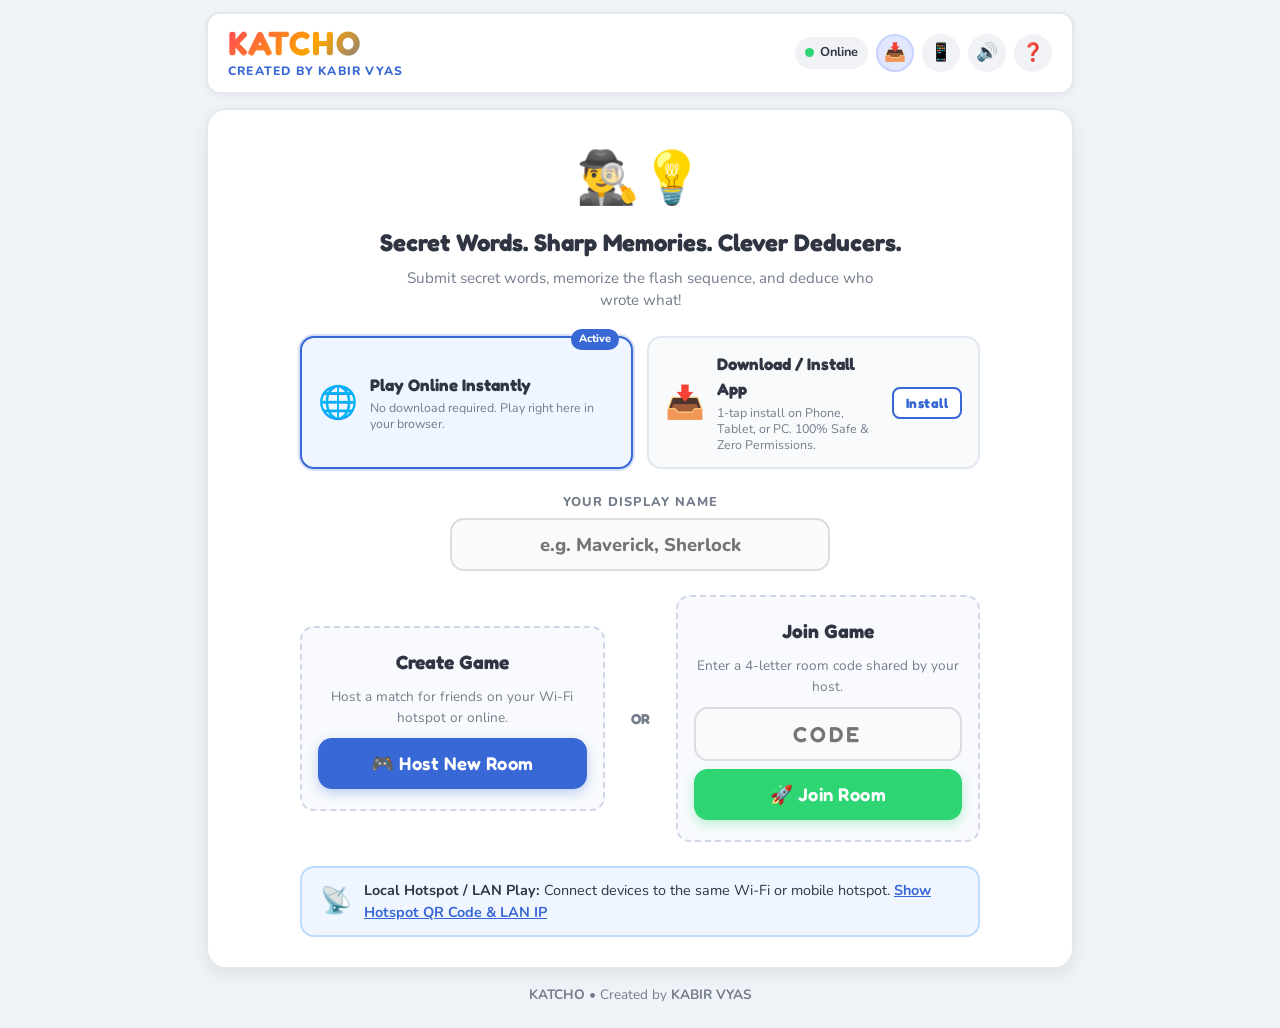
==== static/index.html @ ed32285f "create files for KATCHO game." ====
<!DOCTYPE html>
<html lang="en">
<head>
  <meta charset="UTF-8" />
  <meta name="viewport" content="width=device-width, initial-scale=1.0, maximum-scale=1.0, user-scalable=no" />
  <title>KATCHO — Multiplayer Social Deduction & Memory Game</title>
  
  <!-- PWA & Mobile Meta Tags -->
  <link rel="manifest" href="/manifest.json" />
  <meta name="theme-color" content="#3867D6" />
  <meta name="apple-mobile-web-app-capable" content="yes" />
  <meta name="apple-mobile-web-app-status-bar-style" content="black-translucent" />
  <meta name="apple-mobile-web-app-title" content="KATCHO" />
  <link rel="apple-touch-icon" href="/static/icons/icon-192.png" />
  <link rel="icon" type="image/png" href="/static/icons/icon-192.png" />

  <link rel="preconnect" href="https://fonts.googleapis.com">
  <link rel="preconnect" href="https://fonts.gstatic.com" crossorigin>
  <link href="https://fonts.googleapis.com/css2?family=Fredoka:wght@400;500;600;700&family=Nunito:wght@400;600;700;800;900&display=swap" rel="stylesheet">
  <link rel="stylesheet" href="/static/css/style.css" />
</head>
<body>

  <!-- APP CONTAINER -->
  <div id="app" class="app-container">
    
    <!-- TOP HEADER -->
    <header class="game-header">
      <div class="brand-group">
        <div class="brand-logo-wrap">
          <h1 class="brand-title">KATCHO</h1>
          <span class="brand-subtitle">Created by KABIR VYAS</span>
        </div>
      </div>

      <div class="header-controls">
        <!-- Room badge (hidden on landing) -->
        <div id="roomBadge" class="room-badge hidden" title="Click to copy room link">
          <span class="room-label">ROOM:</span>
          <span id="roomCodeText" class="room-code">----</span>
          <span class="copy-icon">📋</span>
        </div>

        <!-- Connection Status -->
        <div id="connectionStatus" class="status-indicator online" title="Connection Status">
          <span class="status-dot"></span>
          <span id="statusText" class="status-label">Online</span>
        </div>

        <!-- Download App Icon -->
        <button id="btnHeaderInstallApp" class="btn-icon btn-install-icon" title="Download / Install App" aria-label="Download App">
          📥
        </button>

        <!-- Action Icons -->
        <button id="btnLanModal" class="btn-icon" title="LAN / Hotspot QR Code" aria-label="Hotspot QR">
          📱
        </button>
        <button id="btnSoundToggle" class="btn-icon" title="Toggle Sound" aria-label="Toggle Sound">
          🔊
        </button>
        <button id="btnRulesModal" class="btn-icon" title="How to Play" aria-label="How to Play">
          ❓
        </button>
        <button id="btnLeaveRoom" class="btn-icon btn-danger-icon hidden" title="Leave Room" aria-label="Leave Room">
          🚪
        </button>
      </div>
    </header>

    <!-- NOTIFICATION TOAST CONTAINER -->
    <div id="toastContainer" class="toast-container"></div>

    <!-- MAIN VIEW AREA -->
    <main class="main-content">

      <!-- ======================================================== -->
      <!-- VIEW 1: JOIN / HOST LOBBY ENTRY SCREEN                  -->
      <!-- ======================================================== -->
      <section id="viewEntry" class="view-panel active">
        <div class="card entry-card">
          
          <div class="entry-hero">
            <div class="game-mascot">🕵️‍♂️💡</div>
            <h2 class="entry-title">Secret Words. Sharp Memories. Clever Deducers.</h2>
            <p class="entry-tagline">Submit secret words, memorize the flash sequence, and deduce who wrote what!</p>
          </div>

          <!-- DUAL OPTION HERO BANNER: PLAY ONLINE vs DOWNLOAD APP -->
          <div class="play-choice-box">
            <div class="choice-card choice-online active" id="cardChoicePlayOnline">
              <div class="choice-icon">🌐</div>
              <div class="choice-content">
                <h4>Play Online Instantly</h4>
                <p>No download required. Play right here in your browser.</p>
              </div>
              <span class="choice-tag">Active</span>
            </div>

            <div class="choice-card choice-download" id="cardChoiceDownloadApp">
              <div class="choice-icon">📥</div>
              <div class="choice-content">
                <h4>Download / Install App</h4>
                <p>1-tap install on Phone, Tablet, or PC. 100% Safe & Zero Permissions.</p>
              </div>
              <button class="btn btn-sm btn-outline-primary" id="btnQuickInstall">Install</button>
            </div>
          </div>

          <!-- Name Input -->
          <div class="form-group">
            <label for="inputPlayerName" class="form-label">YOUR DISPLAY NAME</label>
            <input 
              type="text" 
              id="inputPlayerName" 
              class="form-control text-center bold-input" 
              placeholder="e.g. Maverick, Sherlock" 
              maxlength="18" 
              autocomplete="nickname"
            />
          </div>

          <!-- Entry Action Tabs -->
          <div class="entry-actions-grid">
            
            <!-- Host Game Box -->
            <div class="action-box">
              <h3>Create Game</h3>
              <p>Host a match for friends on your Wi-Fi hotspot or online.</p>
              <button id="btnCreateRoom" class="btn btn-primary btn-block btn-lg pulse-glow">
                🎮 Host New Room
              </button>
            </div>

            <div class="divider-or"><span>OR</span></div>

            <!-- Join Game Box -->
            <div class="action-box">
              <h3>Join Game</h3>
              <p>Enter a 4-letter room code shared by your host.</p>
              <div class="join-input-wrap">
                <input 
                  type="text" 
                  id="inputRoomCode" 
                  class="form-control text-center code-input" 
                  placeholder="CODE" 
                  maxlength="5"
                />
                <button id="btnJoinRoom" class="btn btn-success btn-block btn-lg">
                  🚀 Join Room
                </button>
              </div>
            </div>

          </div>

          <!-- Local Hotspot Info Banner -->
          <div class="lan-banner" id="lanBannerPreview">
            <div class="lan-banner-icon">📡</div>
            <div class="lan-banner-text">
              <strong>Local Hotspot / LAN Play:</strong> Connect devices to the same Wi-Fi or mobile hotspot. 
              <a href="#" id="linkOpenLanFromEntry">Show Hotspot QR Code & LAN IP</a>
            </div>
          </div>
        </div>
      </section>

      <!-- ======================================================== -->
      <!-- VIEW 2: ACTIVE GAME ROOM (PHASES 1 - 4)                 -->
      <!-- ======================================================== -->
      <section id="viewGame" class="view-panel hidden">

        <!-- TOP DISPLAY AREA: PRESENTATION STAGE / BOARD -->
        <div id="topStage" class="stage-container">

          <!-- STAGE: PHASE 1 LOBBY SECRET WORD INPUT & READINESS -->
          <div id="stagePhaseLobby" class="stage-subview">
            <div class="stage-header-row">
              <span class="stage-badge">Phase 1: Lobby</span>
              <div class="mode-indicator-pill" id="modeIndicatorPill">
                <span id="currentModeLabel">Mode: 1 Word per Player</span>
                <button id="btnHostChangeMode" class="btn-text-edit hidden" title="Change Word Mode">⚙️ Change</button>
              </div>
              <span id="readyCountBadge" class="ready-badge">0 / 0 Ready</span>
            </div>

            <!-- Secret Word Input Section -->
            <div id="secretWordSection" class="secret-word-box">
              <div id="wordInputUnlocked">
                <p class="instruction-text" id="wordInstructionText">
                  🔒 <strong>Step 1:</strong> Enter your secret word. Keep it secret from everyone!
                </p>

                <!-- 1 Word Inputs Container -->
                <div id="singleWordInputWrap" class="word-input-row">
                  <input 
                    type="text" 
                    id="inputSecretWord1" 
                    class="form-control secret-input uppercase-text" 
                    placeholder="ENTER SECRET WORD..." 
                    maxlength="22" 
                    autocomplete="off"
                  />
                  <button id="btnSubmitSingleWord" class="btn btn-warning btn-submit-word">
                    Lock Word 🔐
                  </button>
                </div>

                <!-- 2 Words Inputs Container (for Double Word Mode) -->
                <div id="doubleWordInputWrap" class="double-word-inputs hidden">
                  <div class="word-field-group">
                    <label class="sub-label">Word #1:</label>
                    <input 
                      type="text" 
                      id="inputDoubleWord1" 
                      class="form-control secret-input uppercase-text" 
                      placeholder="FIRST SECRET WORD..." 
                      maxlength="22" 
                      autocomplete="off"
                    />
                  </div>
                  <div class="word-field-group">
                    <label class="sub-label">Word #2:</label>
                    <input 
                      type="text" 
                      id="inputDoubleWord2" 
                      class="form-control secret-input uppercase-text" 
                      placeholder="SECOND SECRET WORD..." 
                      maxlength="22" 
                      autocomplete="off"
                    />
                  </div>
                  <button id="btnSubmitDoubleWord" class="btn btn-warning btn-block btn-lg">
                    Lock Both Words 🔐
                  </button>
                </div>

                <small class="hint-text" id="wordHintText">Uppercase, trimmed automatically. Example: GALAXY, MANGO, PIRATE</small>
              </div>

              <!-- Locked Words Banner -->
              <div id="wordInputLocked" class="word-locked-banner hidden">
                <div class="locked-icon">✅</div>
                <div class="locked-info">
                  <span id="lockedCountLabel">Your Secret Word is Locked:</span>
                  <div id="myLockedWordsList" class="locked-words-chips">
                    <strong class="locked-word-text">******</strong>
                  </div>
                </div>
                <button id="btnEditWord" class="btn btn-sm btn-outline">Change</button>
              </div>
            </div>

            <!-- Host Start Control -->
            <div id="hostLobbyControls" class="host-controls hidden">
              <button id="btnStartReveal" class="btn btn-success btn-lg btn-start-reveal pulse-glow" disabled>
                ✨ Begin Reveal Sequence
              </button>
              <div id="hostStartHelper" class="helper-note">Waiting for all players to submit words (Min 2 players)...</div>
            </div>
          </div>

          <!-- STAGE: PHASE 2 WORD FLASH MODERATOR SEQUENCE -->
          <div id="stagePhaseReveal" class="stage-subview hidden">
            <div class="flash-header-row">
              <span class="flash-title-tag">✨ Visual Moderator</span>
              <span id="flashProgressText" class="flash-progress-tag">Loop 1/2 • Word 1/5</span>
            </div>

            <div class="flash-board">
              <div id="flashWordDisplay" class="flash-word">GET READY!</div>
              <div class="flash-progress-bar-wrap">
                <div id="flashProgressBar" class="flash-progress-bar"></div>
              </div>
            </div>
            <p class="flash-sub-hint">Memorize these words! Each word flashes twice in sequence.</p>
          </div>

          <!-- STAGE: PHASE 3 PUBLIC ANNOUNCEMENTS & GUESSING FEED -->
          <div id="stagePhaseGuessing" class="stage-subview hidden">
            <div class="stage-header-row">
              <span class="stage-badge stage-badge-guessing">Phase 3: Guessing & Deduction</span>
              <div id="activeTurnPill" class="turn-pill">
                <span class="turn-dot pulse"></span>
                <span id="activeTurnPlayerText">Waiting...</span>
              </div>
            </div>

            <!-- Dynamic Announcement Billboard -->
            <div id="announcementBillboard" class="announcement-board info">
              <div id="announcementIcon" class="announcement-icon">🎯</div>
              <div class="announcement-content">
                <h3 id="announcementMain">Game in progress...</h3>
                <p id="announcementSub">Active player is choosing an accusation.</p>
              </div>
            </div>
          </div>

          <!-- STAGE: PHASE 4 GAME OVER & VICTORY REVEAL TABLE -->
          <div id="stagePhaseGameOver" class="stage-subview hidden">
            <div class="game-over-banner">
              <div class="trophy-anim">🏆</div>
              <h2 id="winnerTitle" class="winner-title">VICTORY!</h2>
              <p id="winnerSubtitle" class="winner-subtitle">Match concluded!</p>
            </div>

            <!-- Full Victory Reveal Table -->
            <div class="reveal-table-container">
              <h3 class="table-heading">📊 Official Match Summary & Reveal Table</h3>
              <div class="table-responsive">
                <table class="reveal-table">
                  <thead>
                    <tr>
                      <th>Player</th>
                      <th>Original Secret Words</th>
                      <th>Status</th>
                      <th>Correct Guesses</th>
                      <th>Eliminated By</th>
                    </tr>
                  </thead>
                  <tbody id="revealTableBody">
                    <!-- Dynamic Rows populated by JS -->
                  </tbody>
                </table>
              </div>
            </div>

            <div class="game-over-actions">
              <button id="btnPlayAgain" class="btn btn-success btn-lg pulse-glow">
                🔄 Play Again (Keep Names)
              </button>
            </div>
          </div>

        </div><!-- /#topStage -->


        <!-- SECTION B: PLAYER ROSTER -->
        <div class="section-roster">
          <div class="section-title-row">
            <h3 class="section-title">👥 Players in Room (<span id="rosterCount">0</span>)</h3>
            <span class="roster-subhint">Distinct colors assigned</span>
          </div>
          <div id="playerRosterGrid" class="player-roster-grid">
            <!-- Dynamic Player Cards -->
          </div>
        </div>


        <!-- SECTION C: TURN ACTION CONTROLS (Only visible to active turn player) -->
        <div id="turnActionContainer" class="turn-actions-card hidden">
          <div class="turn-action-header">
            <div class="turn-star-icon">⭐</div>
            <div>
              <h3 class="turn-action-title">IT'S YOUR TURN!</h3>
              <p class="turn-action-subtitle">Accuse a player of their secret word, pass turn, or call a draw.</p>
            </div>
          </div>

          <div class="turn-action-form">
            <div class="form-row">
              <div class="form-col-target">
                <label for="selectTargetPlayer" class="action-label">1. Target Player:</label>
                <select id="selectTargetPlayer" class="form-control select-target">
                  <option value="">-- Choose Player --</option>
                </select>
              </div>

              <div class="form-col-word">
                <label for="inputAccusedWord" class="action-label">2. Suspected Word:</label>
                <input 
                  type="text" 
                  id="inputAccusedWord" 
                  class="form-control uppercase-text" 
                  placeholder="TYPE ACCUSED WORD..." 
                  maxlength="25"
                />
              </div>
            </div>

            <!-- Action Buttons -->
            <div class="action-buttons-row">
              <button id="btnAccuse" class="btn btn-danger btn-action-main">
                ⚡ ACCUSE TARGET
              </button>
              <button id="btnPassTurn" class="btn btn-secondary btn-action-aux" title="Randomly transfer turn to another player">
                ⏭️ Pass Turn
              </button>
              <button id="btnCallDraw" class="btn btn-outline-warning btn-action-aux" title="Call unanimous vote to draw">
                🤝 Call Draw
              </button>
            </div>
          </div>
        </div>


        <!-- SECTION D: PRIVATE SCRATCHPAD -->
        <div class="section-scratchpad">
          <div class="scratchpad-header">
            <label for="privateScratchpad" class="scratchpad-label">
              📝 Private Scratchpad 
              <span class="scratchpad-tag">Strictly on your device &bull; Never shared</span>
            </label>
            <button id="btnClearScratchpad" class="btn-text-sm" title="Clear notes">Clear</button>
          </div>
          <textarea 
            id="privateScratchpad" 
            class="scratchpad-textarea" 
            placeholder="Jot down flashing words, suspects, notes, and deductions here... (Saved automatically)"
            rows="3"
          ></textarea>
        </div>

      </section>

    </main>

    <!-- FOOTER -->
    <footer class="game-footer">
      <span><strong>KATCHO</strong> &bull; Created by <strong>KABIR VYAS</strong></span>
    </footer>

  </div><!-- /#app -->


  <!-- ======================================================== -->
  <!-- MODALS                                                   -->
  <!-- ======================================================== -->

  <!-- DOWNLOAD / INSTALL APP MODAL -->
  <div id="modalInstallApp" class="modal-overlay hidden">
    <div class="modal-card install-modal-card">
      <div class="modal-header">
        <span class="modal-icon">📥</span>
        <h3>Download / Install KATCHO</h3>
        <button class="btn-close-modal" id="btnCloseInstallModal">&times;</button>
      </div>
      <div class="modal-body text-center">
        
        <div class="install-hero-icon">🎮📲</div>
        <h4 class="install-main-title">Install KATCHO on Your Device</h4>
        <p class="install-sub-desc">
          Get the official full-screen app on your phone, tablet, or PC for fast 1-tap launching!
        </p>

        <!-- Direct 1-Click Install Button (Active on Chrome/Android/Edge) -->
        <div class="direct-install-action" id="directInstallWrap">
          <button id="btnInstallNativePrompt" class="btn btn-success btn-lg btn-block pulse-glow">
            ⚡ Install KATCHO App Now
          </button>
          <small class="install-safe-note">🛡️ 100% Safe • Zero Device Permissions • Under 2 MB</small>
        </div>

        <!-- Multi-Platform Guide Tabs -->
        <div class="platform-install-guide">
          <div class="platform-box">
            <div class="platform-header">🤖 Android & Google Play</div>
            <p>Tap <strong>"Install KATCHO App Now"</strong> above to add directly to your home screen or download from Play Store once published.</p>
          </div>

          <div class="platform-box">
            <div class="platform-header">🍏 iPhone & iPad (Safari)</div>
            <p>Tap the <strong>Share button</strong> (<span class="share-icon-inline">📤</span>) at the bottom of Safari, then choose <strong>"Add to Home Screen ➕"</strong>.</p>
          </div>

          <div class="platform-box">
            <div class="platform-header">💻 Windows & Mac Desktop</div>
            <p>Click the <strong>Install icon (⊕)</strong> in your browser address bar to install as a standalone desktop game.</p>
          </div>
        </div>

      </div>
    </div>
  </div>


  <!-- 0. HOST WORD MODE SELECTION MODAL (When Players < 7) -->
  <div id="modalWordMode" class="modal-overlay hidden">
    <div class="modal-card mode-modal-card">
      <div class="modal-header">
        <span class="modal-icon">⚙️</span>
        <h3>Match Setup: Word Mode</h3>
        <button class="btn-close-modal" id="btnCloseModeModal">&times;</button>
      </div>
      <div class="modal-body">
        <p class="mode-modal-intro">
          You have fewer than 7 players in this room! Choose how many secret words each player submits to balance the deduction challenge:
        </p>

        <div class="mode-selection-cards">
          <div class="mode-choice-card" id="btnChooseMode1">
            <div class="mode-choice-icon">🔤</div>
            <div class="mode-choice-info">
              <h4>1 Word Per Player</h4>
              <p>Standard quick match. Fast-paced elimination.</p>
            </div>
            <button class="btn btn-sm btn-primary">Select 1 Word</button>
          </div>

          <div class="mode-choice-card recommended" id="btnChooseMode2">
            <div class="mode-badge-rec">🌟 Recommended for &lt; 7 Players</div>
            <div class="mode-choice-icon">🔤🔤</div>
            <div class="mode-choice-info">
              <h4>2 Words Per Player (Double Word)</h4>
              <p>Each player submits 2 secret words. Creates a richer flash sequence and deeper deductions!</p>
            </div>
            <button class="btn btn-sm btn-success">Select 2 Words</button>
          </div>
        </div>
      </div>
    </div>
  </div>


  <!-- 1. TRUTH-LOCKED VERIFICATION MODAL (For Accused Player) -->
  <div id="modalTruthLock" class="modal-overlay hidden">
    <div class="modal-card truth-modal-card">
      <div class="truth-badge">🚨 YOU ARE BEING ACCUSED!</div>
      
      <div class="truth-body">
        <p class="truth-scenario">
          <span id="modalGuesserName" class="highlight-name">Guesser</span> suspects your secret word is:
        </p>
        <div id="modalAccusedWord" class="truth-word-highlight">"WORD"</div>
        <div class="truth-lock-explanation">
          🛡️ <strong>Truth-Locked Verification System:</strong><br>
          The server has verified this accusation against your locked words. Click your verified button below to broadcast the answer to everyone.
        </div>
      </div>

      <div class="truth-action-area">
        <div id="truthButtonsContainer" class="truth-buttons-wrap">
          <!-- Rendered dynamically -->
        </div>
      </div>
    </div>
  </div>


  <!-- 2. DRAW VOTE MODAL -->
  <div id="modalDrawVote" class="modal-overlay hidden">
    <div class="modal-card draw-modal-card">
      <div class="modal-header">
        <span class="modal-icon">🤝</span>
        <h3>Draw Vote Called!</h3>
      </div>
      <div class="modal-body">
        <p id="drawVotePrompt">A player has proposed to end the match in a DRAW.</p>
        <p class="draw-condition-note">All players must vote <strong>Agree</strong> for the match to end in a draw. If anyone disagrees, play continues.</p>
        <div id="drawVoteTally" class="vote-tally-pill">Votes: 1 / 4 Agreed</div>
      </div>
      <div class="modal-footer draw-vote-actions">
        <button id="btnVoteAgree" class="btn btn-success btn-lg">
          ✅ Agree to Draw
        </button>
        <button id="btnVoteDisagree" class="btn btn-danger btn-lg">
          ❌ Disagree (Keep Playing)
        </button>
      </div>
    </div>
  </div>


  <!-- 3. LAN & HOTSPOT QR CODE MODAL -->
  <div id="modalLanInfo" class="modal-overlay hidden">
    <div class="modal-card lan-modal-card">
      <div class="modal-header">
        <span class="modal-icon">📡</span>
        <h3>Join on Local Hotspot / Wi-Fi</h3>
        <button class="btn-close-modal" id="btnCloseLanModal">&times;</button>
      </div>
      <div class="modal-body text-center">
        <p class="lan-help-text">
          Friends on the same Wi-Fi or Mobile Hotspot can scan this QR code to join immediately with <strong>zero mobile data</strong>!
        </p>

        <div class="qr-container">
          <img id="qrCodeImage" src="" alt="LAN QR Code" class="qr-image" />
        </div>

        <div class="lan-url-box">
          <span class="lan-url-label">Direct Hotspot Link:</span>
          <div class="lan-copy-row">
            <input type="text" id="inputLanUrl" class="form-control lan-url-input" readonly />
            <button id="btnCopyLanUrl" class="btn btn-primary">Copy</button>
          </div>
        </div>

        <div class="hotspot-steps">
          <h4>📱 Quick Setup Guide:</h4>
          <ol>
            <li>Turn on <strong>Mobile Hotspot</strong> on Host phone/laptop.</li>
            <li>Have friends connect to your Hotspot / Wi-Fi.</li>
            <li>Scan the QR code above or open the link in any browser.</li>
          </ol>
        </div>
      </div>
    </div>
  </div>


  <!-- 4. RULES / HOW TO PLAY MODAL -->
  <div id="modalRules" class="modal-overlay hidden">
    <div class="modal-card rules-modal-card">
      <div class="modal-header">
        <span class="modal-icon">📖</span>
        <h3>How to Play KATCHO</h3>
        <button class="btn-close-modal" id="btnCloseRulesModal">&times;</button>
      </div>
      <div class="modal-body rules-content">
        <div class="rule-step">
          <span class="step-num">1</span>
          <div>
            <strong>Phase 1: Secret Word Entry (1 or 2 Words)</strong>
            <p>Every player secretly enters their words. If under 7 players, host can choose 1 or 2 words per player. Once locked in, host starts reveal!</p>
          </div>
        </div>

        <div class="rule-step">
          <span class="step-num">2</span>
          <div>
            <strong>Phase 2: The Visual Moderator</strong>
            <p>All submitted words flash one by one on the Top Stage. The sequence plays once, then repeats a second time. Memorize what you see!</p>
          </div>
        </div>

        <div class="rule-step">
          <span class="step-num">3</span>
          <div>
            <strong>Phase 3: Turn Guessing & Truth Lock</strong>
            <p>When it is your turn, pick a player and guess their secret word. The accused sees a <strong>Truth-Locked</strong> button (YES if right, NO if wrong). No lying possible!</p>
          </div>
        </div>

        <div class="rule-step">
          <span class="step-num">4</span>
          <div>
            <strong>Turn Outcomes</strong>
            <p><strong>YES (Correct):</strong> Accused is Caught (or loses that word). Guesser keeps their turn!<br>
            <strong>NO (Wrong):</strong> Turn passes immediately to the accused player.</p>
          </div>
        </div>

        <div class="rule-step">
          <span class="step-num">5</span>
          <div>
            <strong>Phase 4: Victory</strong>
            <p>The last remaining uncaught player wins the game! A full reveal table unmasks every player's secret words, accuracy, and elimination history.</p>
          </div>
        </div>
      </div>
    </div>
  </div>

  <script src="/static/js/app.js"></script>
</body>
</html>
---- static/css/style.css ----
/* ===================================================================
   KATCHO — Multiplayer Social Deduction & Memory Game
   Branding: Created by KABIR VYAS
   Skribbl.io-inspired Vibrant CSS Theme
   =================================================================== */

:root {
  --bg-main: #F0F3F8;
  --bg-card: #FFFFFF;
  --bg-dark: #1E272E;
  --primary: #3867D6;
  --primary-hover: #2F55B5;
  --secondary: #718093;
  --success: #2ED573;
  --success-hover: #26AF5F;
  --danger: #FF4757;
  --danger-hover: #E03848;
  --warning: #FFA502;
  --warning-hover: #E59400;
  --accent-purple: #9B59B6;
  --accent-cyan: #00D2D3;
  
  --text-main: #2F3542;
  --text-muted: #747D8C;
  --text-light: #FFFFFF;
  
  --border-color: #DCDDE1;
  --border-focus: #3867D6;
  --border-radius-sm: 8px;
  --border-radius-md: 14px;
  --border-radius-lg: 20px;
  --border-radius-pill: 9999px;
  
  --shadow-sm: 0 2px 8px rgba(0, 0, 0, 0.06);
  --shadow-md: 0 6px 20px rgba(0, 0, 0, 0.08);
  --shadow-lg: 0 12px 32px rgba(0, 0, 0, 0.14);
  --shadow-glow: 0 0 20px rgba(56, 103, 214, 0.35);

  --font-display: 'Fredoka', cursive, sans-serif;
  --font-body: 'Nunito', -apple-system, BlinkMacSystemFont, 'Segoe UI', Roboto, sans-serif;
}

* {
  box-sizing: border-box;
  margin: 0;
  padding: 0;
  -webkit-tap-highlight-color: transparent;
}

body {
  font-family: var(--font-body);
  background-color: var(--bg-main);
  color: var(--text-main);
  min-height: 100vh;
  display: flex;
  flex-direction: column;
  align-items: center;
  overflow-x: hidden;
  line-height: 1.5;
}

.app-container {
  width: 100%;
  max-width: 900px;
  min-height: 100vh;
  display: flex;
  flex-direction: column;
  padding: 12px 16px;
}

/* HEADER & BRANDING */
.game-header {
  display: flex;
  align-items: center;
  justify-content: space-between;
  background: var(--bg-card);
  padding: 12px 20px;
  border-radius: var(--border-radius-md);
  box-shadow: var(--shadow-sm);
  border: 2px solid #E4E7EB;
  margin-bottom: 14px;
  flex-wrap: wrap;
  gap: 10px;
}

.brand-group {
  display: flex;
  align-items: center;
  gap: 12px;
}

.brand-logo-wrap {
  display: flex;
  flex-direction: column;
}

.brand-title {
  font-family: var(--font-display);
  font-size: 2.1rem;
  font-weight: 700;
  letter-spacing: 2px;
  background: linear-gradient(135deg, #FF4757, #FFA502, #3867D6);
  -webkit-background-clip: text;
  -webkit-text-fill-color: transparent;
  line-height: 1;
}

.brand-subtitle {
  font-family: var(--font-body);
  font-size: 0.76rem;
  font-weight: 800;
  letter-spacing: 1.2px;
  text-transform: uppercase;
  color: var(--primary);
  margin-top: 2px;
}

.header-controls {
  display: flex;
  align-items: center;
  gap: 8px;
  flex-wrap: wrap;
}

.room-badge {
  background: #EBF3FF;
  border: 2px solid #C7DCFF;
  padding: 6px 12px;
  border-radius: var(--border-radius-pill);
  font-size: 0.85rem;
  font-weight: 800;
  color: var(--primary);
  cursor: pointer;
  display: flex;
  align-items: center;
  gap: 6px;
  transition: all 0.2s ease;
}

.room-badge:hover {
  background: #D9E8FF;
  transform: translateY(-1px);
}

.room-code {
  font-family: var(--font-display);
  font-size: 1.05rem;
  letter-spacing: 1.5px;
  color: #1E272E;
}

.copy-icon {
  font-size: 0.85rem;
}

.status-indicator {
  display: flex;
  align-items: center;
  gap: 6px;
  font-size: 0.8rem;
  font-weight: 700;
  padding: 6px 10px;
  background: #F1F2F6;
  border-radius: var(--border-radius-pill);
}

.status-dot {
  width: 9px;
  height: 9px;
  border-radius: 50%;
  background-color: var(--success);
}

.status-indicator.offline .status-dot { background-color: var(--danger); }
.status-indicator.connecting .status-dot { background-color: var(--warning); }

.btn-icon {
  background: #F1F2F6;
  border: 2px solid transparent;
  width: 38px;
  height: 38px;
  border-radius: var(--border-radius-pill);
  display: flex;
  align-items: center;
  justify-content: center;
  font-size: 1.1rem;
  cursor: pointer;
  transition: all 0.2s ease;
}

.btn-icon:hover {
  background: #E4E7EB;
  transform: scale(1.06);
}

.btn-danger-icon {
  color: var(--danger);
}

/* BUTTONS & INPUTS */
.btn {
  font-family: var(--font-display);
  font-size: 1rem;
  font-weight: 600;
  letter-spacing: 0.5px;
  padding: 10px 18px;
  border-radius: var(--border-radius-md);
  border: none;
  cursor: pointer;
  display: inline-flex;
  align-items: center;
  justify-content: center;
  gap: 8px;
  transition: all 0.2s cubic-bezier(0.175, 0.885, 0.32, 1.275);
  text-decoration: none;
}

.btn:hover:not(:disabled) {
  transform: translateY(-2px);
  filter: brightness(1.05);
}

.btn:active:not(:disabled) {
  transform: translateY(1px);
}

.btn:disabled {
  opacity: 0.55;
  cursor: not-allowed;
  filter: grayscale(0.5);
}

.btn-primary { background: var(--primary); color: white; box-shadow: 0 4px 12px rgba(56, 103, 214, 0.3); }
.btn-success { background: var(--success); color: white; box-shadow: 0 4px 12px rgba(46, 213, 115, 0.3); }
.btn-danger  { background: var(--danger);  color: white; box-shadow: 0 4px 12px rgba(255, 71, 87, 0.3); }
.btn-warning { background: var(--warning); color: #1E272E; font-weight: 700; box-shadow: 0 4px 12px rgba(255, 165, 2, 0.3); }
.btn-secondary { background: var(--secondary); color: white; }
.btn-outline { background: transparent; border: 2px solid var(--border-color); color: var(--text-main); }
.btn-outline-warning { background: #FFF9E6; border: 2px solid var(--warning); color: #A66B00; font-weight: 700; }

.btn-block { width: 100%; }
.btn-lg { padding: 14px 24px; font-size: 1.15rem; border-radius: var(--border-radius-md); }
.btn-sm { padding: 6px 12px; font-size: 0.85rem; border-radius: var(--border-radius-sm); }
.btn-text-sm { background: none; border: none; font-size: 0.8rem; font-weight: 700; color: var(--text-muted); cursor: pointer; text-decoration: underline; }
.btn-text-edit { background: #E0E7FF; color: var(--primary); border: 1px solid #C7D2FE; font-size: 0.78rem; font-weight: 800; padding: 2px 8px; border-radius: var(--border-radius-pill); cursor: pointer; }

.form-control {
  font-family: var(--font-body);
  font-size: 1.05rem;
  font-weight: 600;
  width: 100%;
  padding: 12px 16px;
  border: 2px solid var(--border-color);
  border-radius: var(--border-radius-md);
  background: #FAFAFC;
  color: var(--text-main);
  outline: none;
  transition: all 0.2s ease;
}

.form-control:focus {
  border-color: var(--primary);
  background: #FFFFFF;
  box-shadow: 0 0 0 4px rgba(56, 103, 214, 0.15);
}

.uppercase-text {
  text-transform: uppercase;
  letter-spacing: 1px;
}

.bold-input {
  font-weight: 800;
  font-size: 1.15rem;
}

.code-input {
  font-family: var(--font-display);
  font-size: 1.35rem;
  letter-spacing: 3px;
  text-transform: uppercase;
}

.text-center { text-align: center; }

.pulse-glow {
  animation: pulseGlow 2s infinite;
}

@keyframes pulseGlow {
  0% { box-shadow: 0 0 0 0 rgba(46, 213, 115, 0.6); }
  70% { box-shadow: 0 0 0 14px rgba(46, 213, 115, 0); }
  100% { box-shadow: 0 0 0 0 rgba(46, 213, 115, 0); }
}

/* PANELS & VIEWS */
.main-content {
  flex: 1;
  display: flex;
  flex-direction: column;
}

.view-panel {
  display: none;
  flex-direction: column;
  gap: 14px;
}

.view-panel.active {
  display: flex;
}

.hidden {
  display: none !important;
}

/* VIEW 1: ENTRY SCREEN */
.entry-card {
  background: var(--bg-card);
  border-radius: var(--border-radius-lg);
  padding: 30px 24px;
  box-shadow: var(--shadow-md);
  border: 2px solid #E4E7EB;
  text-align: center;
}

.entry-hero {
  margin-bottom: 24px;
}

.game-mascot {
  font-size: 3.2rem;
  margin-bottom: 8px;
  animation: floatMascot 3s ease-in-out infinite alternate;
}

@keyframes floatMascot {
  0% { transform: translateY(0); }
  100% { transform: translateY(-8px); }
}

.entry-title {
  font-family: var(--font-display);
  font-size: 1.5rem;
  color: var(--text-main);
  margin-bottom: 6px;
}

.entry-tagline {
  color: var(--text-muted);
  font-size: 0.95rem;
  max-width: 480px;
  margin: 0 auto;
}

/* Play Choice Box (Play Online vs Download App) */
.play-choice-box {
  display: grid;
  grid-template-columns: 1fr 1fr;
  gap: 14px;
  max-width: 680px;
  margin: 0 auto 24px;
}

.choice-card {
  background: #F8FAFC;
  border: 2px solid #E2E8F0;
  border-radius: var(--border-radius-md);
  padding: 14px 16px;
  display: flex;
  align-items: center;
  gap: 12px;
  text-align: left;
  position: relative;
  cursor: pointer;
  transition: all 0.2s ease;
}

.choice-card:hover {
  transform: translateY(-2px);
  border-color: var(--primary);
}

.choice-card.active {
  border-color: #3867D6;
  background: #EFF6FF;
  box-shadow: 0 0 0 2px rgba(56, 103, 214, 0.2);
}

.choice-icon {
  font-size: 2rem;
  flex-shrink: 0;
}

.choice-content h4 {
  font-family: var(--font-display);
  font-size: 1.05rem;
  margin-bottom: 2px;
}

.choice-content p {
  font-size: 0.78rem;
  color: var(--text-muted);
  line-height: 1.3;
}

.choice-tag {
  position: absolute;
  top: -9px;
  right: 12px;
  background: var(--primary);
  color: white;
  font-size: 0.68rem;
  font-weight: 800;
  padding: 2px 8px;
  border-radius: var(--border-radius-pill);
}

.btn-outline-primary {
  background: white;
  border: 2px solid var(--primary);
  color: var(--primary);
  font-weight: 800;
  flex-shrink: 0;
}

.btn-outline-primary:hover {
  background: var(--primary);
  color: white;
}

.btn-install-icon {
  background: #E0E7FF;
  color: var(--primary);
  border: 2px solid #C7D2FE;
}

.btn-install-icon:hover {
  background: var(--primary);
  color: white;
}

.form-group {
  max-width: 380px;
  margin: 0 auto 24px;
  text-align: left;
}

.form-label {
  display: block;
  font-size: 0.8rem;
  font-weight: 800;
  letter-spacing: 1px;
  color: var(--text-muted);
  margin-bottom: 6px;
  text-align: center;
}

.entry-actions-grid {
  display: grid;
  grid-template-columns: 1fr auto 1fr;
  gap: 18px;
  align-items: center;
  max-width: 680px;
  margin: 0 auto 24px;
}

.action-box {
  background: #F8FAFD;
  border: 2px dashed #D0D8E8;
  border-radius: var(--border-radius-md);
  padding: 20px 16px;
  display: flex;
  flex-direction: column;
  gap: 10px;
}

.action-box h3 {
  font-family: var(--font-display);
  font-size: 1.2rem;
}

.action-box p {
  font-size: 0.85rem;
  color: var(--text-muted);
  min-height: 40px;
}

.join-input-wrap {
  display: flex;
  flex-direction: column;
  gap: 8px;
}

.divider-or {
  font-family: var(--font-display);
  font-weight: 700;
  color: var(--text-muted);
  background: var(--bg-card);
  padding: 8px;
  border-radius: 50%;
  font-size: 0.9rem;
}

.lan-banner {
  background: #EFF6FF;
  border: 2px solid #BFDBFE;
  border-radius: var(--border-radius-md);
  padding: 12px 18px;
  display: flex;
  align-items: center;
  gap: 12px;
  text-align: left;
  font-size: 0.9rem;
  max-width: 680px;
  margin: 0 auto;
}

.lan-banner-icon {
  font-size: 1.6rem;
}

.lan-banner a {
  color: var(--primary);
  font-weight: 700;
  text-decoration: underline;
}

/* TOP PRESENTATION STAGE / BOARD */
.stage-container {
  background: var(--bg-card);
  border-radius: var(--border-radius-lg);
  box-shadow: var(--shadow-md);
  border: 3px solid #E2E6EE;
  padding: 20px;
  min-height: 220px;
  display: flex;
  flex-direction: column;
  justify-content: center;
  position: relative;
  overflow: hidden;
}

.stage-header-row {
  display: flex;
  justify-content: space-between;
  align-items: center;
  margin-bottom: 16px;
  width: 100%;
  flex-wrap: wrap;
  gap: 8px;
}

.stage-badge {
  font-family: var(--font-display);
  font-size: 0.85rem;
  font-weight: 700;
  text-transform: uppercase;
  background: #E2E8F0;
  color: var(--text-main);
  padding: 4px 12px;
  border-radius: var(--border-radius-pill);
}

.mode-indicator-pill {
  display: flex;
  align-items: center;
  gap: 8px;
  background: #F1F5F9;
  border: 1px solid #CBD5E1;
  padding: 4px 12px;
  border-radius: var(--border-radius-pill);
  font-size: 0.82rem;
  font-weight: 800;
  color: #334155;
}

.stage-badge-guessing {
  background: #E0E7FF;
  color: var(--primary);
}

.ready-badge {
  font-family: var(--font-display);
  font-size: 0.9rem;
  font-weight: 700;
  background: #E6FFFA;
  color: #047857;
  padding: 4px 14px;
  border-radius: var(--border-radius-pill);
  border: 1px solid #A7F3D0;
}

/* Phase 1: Lobby in Stage */
.secret-word-box {
  background: #F8FAFC;
  border: 2px solid #E2E8F0;
  border-radius: var(--border-radius-md);
  padding: 18px 20px;
  margin-bottom: 14px;
}

.instruction-text {
  font-size: 0.95rem;
  margin-bottom: 12px;
}

.word-input-row {
  display: flex;
  gap: 10px;
  margin-bottom: 6px;
}

.double-word-inputs {
  display: flex;
  flex-direction: column;
  gap: 12px;
  margin-bottom: 8px;
}

.word-field-group {
  display: flex;
  flex-direction: column;
  gap: 4px;
}

.sub-label {
  font-size: 0.8rem;
  font-weight: 800;
  color: var(--text-muted);
}

.secret-input {
  font-family: var(--font-display);
  font-size: 1.25rem;
  font-weight: 700;
  letter-spacing: 2px;
}

.hint-text {
  font-size: 0.8rem;
  color: var(--text-muted);
}

.word-locked-banner {
  display: flex;
  align-items: center;
  justify-content: space-between;
  background: #ECFDF5;
  border: 2px solid #6EE7B7;
  padding: 12px 18px;
  border-radius: var(--border-radius-md);
  gap: 10px;
}

.locked-icon {
  font-size: 1.8rem;
  margin-right: 6px;
}

.locked-info {
  flex: 1;
  display: flex;
  flex-direction: column;
  gap: 4px;
}

.locked-words-chips {
  display: flex;
  gap: 8px;
  flex-wrap: wrap;
}

.locked-word-chip {
  background: #065F46;
  color: #FFFFFF;
  padding: 4px 10px;
  border-radius: var(--border-radius-sm);
  font-family: var(--font-display);
  font-size: 1.1rem;
  letter-spacing: 1.5px;
}

.host-controls {
  margin-top: 10px;
  text-align: center;
}

.btn-start-reveal {
  width: 100%;
  max-width: 380px;
  margin: 0 auto;
}

.helper-note {
  font-size: 0.85rem;
  color: var(--text-muted);
  margin-top: 6px;
}

/* Phase 2: Word Flash Visual Moderator */
.flash-header-row {
  display: flex;
  justify-content: space-between;
  align-items: center;
  margin-bottom: 12px;
}

.flash-title-tag {
  font-family: var(--font-display);
  font-size: 0.9rem;
  font-weight: 700;
  color: var(--accent-purple);
  background: #F5EEF8;
  padding: 4px 12px;
  border-radius: var(--border-radius-pill);
}

.flash-progress-tag {
  font-family: var(--font-display);
  font-size: 0.85rem;
  font-weight: 700;
  color: var(--text-muted);
}

.flash-board {
  background: var(--bg-dark);
  border-radius: var(--border-radius-md);
  padding: 36px 20px 24px;
  text-align: center;
  box-shadow: inset 0 4px 12px rgba(0, 0, 0, 0.4);
  position: relative;
  overflow: hidden;
}

.flash-word {
  font-family: var(--font-display);
  font-size: 3.2rem;
  font-weight: 700;
  letter-spacing: 4px;
  color: #FFEAA7;
  text-shadow: 0 4px 18px rgba(0, 0, 0, 0.6);
  min-height: 80px;
  display: flex;
  align-items: center;
  justify-content: center;
  transition: transform 0.15s ease, color 0.15s ease;
  user-select: none;
}

.flash-word.pop {
  animation: flashPop 0.3s cubic-bezier(0.175, 0.885, 0.32, 1.275);
}

@keyframes flashPop {
  0% { transform: scale(0.6); opacity: 0; }
  70% { transform: scale(1.1); opacity: 1; }
  100% { transform: scale(1); opacity: 1; }
}

.flash-progress-bar-wrap {
  width: 100%;
  height: 6px;
  background: rgba(255, 255, 255, 0.2);
  border-radius: 4px;
  margin-top: 20px;
  overflow: hidden;
}

.flash-progress-bar {
  height: 100%;
  width: 0%;
  background: var(--success);
  transition: width 2.9s linear;
}

.flash-sub-hint {
  text-align: center;
  font-size: 0.85rem;
  color: var(--text-muted);
  margin-top: 10px;
}

/* Phase 3: Guessing Billboard */
.turn-pill {
  display: flex;
  align-items: center;
  gap: 8px;
  background: #FEF3C7;
  border: 1px solid #FCD34D;
  color: #92400E;
  padding: 6px 14px;
  border-radius: var(--border-radius-pill);
  font-size: 0.9rem;
  font-weight: 800;
}

.turn-dot {
  width: 10px;
  height: 10px;
  border-radius: 50%;
  background: #F59E0B;
}

.turn-dot.pulse {
  animation: turnPulse 1.2s infinite;
}

@keyframes turnPulse {
  0% { transform: scale(0.9); opacity: 0.7; }
  50% { transform: scale(1.3); opacity: 1; }
  100% { transform: scale(0.9); opacity: 0.7; }
}

.announcement-board {
  background: #F8FAFD;
  border: 2px solid #DCE4F0;
  border-radius: var(--border-radius-md);
  padding: 24px 20px;
  display: flex;
  align-items: center;
  gap: 16px;
  min-height: 110px;
  transition: all 0.3s ease;
}

.announcement-board.success { background: #ECFDF5; border-color: #6EE7B7; }
.announcement-board.error   { background: #FEF2F2; border-color: #FCA5A5; }
.announcement-board.warning { background: #FFFBEB; border-color: #FCD34D; }

.announcement-icon {
  font-size: 2.5rem;
}

.announcement-content h3 {
  font-family: var(--font-display);
  font-size: 1.25rem;
  margin-bottom: 4px;
}

.announcement-content p {
  font-size: 0.95rem;
  color: var(--text-muted);
}

/* Phase 4: Game Over & Victory Table */
.game-over-banner {
  text-align: center;
  margin-bottom: 20px;
}

.trophy-anim {
  font-size: 3.5rem;
  animation: bounceTrophy 1.5s infinite alternate ease-in-out;
}

@keyframes bounceTrophy {
  0% { transform: translateY(0) rotate(-5deg); }
  100% { transform: translateY(-10px) rotate(5deg); }
}

.winner-title {
  font-family: var(--font-display);
  font-size: 2.2rem;
  color: #10B981;
}

.winner-subtitle {
  font-size: 1.1rem;
  color: var(--text-muted);
  font-weight: 600;
}

.reveal-table-container {
  margin: 16px 0;
  background: #FFFFFF;
  border-radius: var(--border-radius-md);
  border: 2px solid #E2E8F0;
  padding: 14px;
}

.table-heading {
  font-family: var(--font-display);
  font-size: 1.1rem;
  margin-bottom: 10px;
  color: var(--text-main);
}

.table-responsive {
  overflow-x: auto;
}

.reveal-table {
  width: 100%;
  border-collapse: collapse;
  text-align: left;
  font-size: 0.95rem;
}

.reveal-table th {
  background: #F1F5F9;
  color: #475569;
  font-weight: 800;
  padding: 10px 14px;
  border-bottom: 2px solid #CBD5E1;
  font-size: 0.85rem;
  text-transform: uppercase;
  letter-spacing: 0.5px;
}

.reveal-table td {
  padding: 12px 14px;
  border-bottom: 1px solid #E2E8F0;
}

.reveal-table tr:last-child td {
  border-bottom: none;
}

.reveal-table .player-cell {
  font-weight: 800;
  display: flex;
  align-items: center;
  gap: 8px;
}

.reveal-table .word-cell {
  font-family: var(--font-display);
  font-weight: 700;
  letter-spacing: 1px;
  color: var(--primary);
}

.status-tag {
  display: inline-block;
  padding: 3px 10px;
  border-radius: var(--border-radius-pill);
  font-size: 0.8rem;
  font-weight: 800;
}

.status-winner { background: #D1FAE5; color: #065F46; }
.status-caught { background: #FEE2E2; color: #991B1B; }
.status-draw   { background: #FEF3C7; color: #92400E; }

.game-over-actions {
  text-align: center;
  margin-top: 14px;
}

/* SECTION B: PLAYER ROSTER */
.section-roster {
  background: var(--bg-card);
  border-radius: var(--border-radius-lg);
  padding: 18px 20px;
  box-shadow: var(--shadow-sm);
  border: 2px solid #E4E7EB;
}

.section-title-row {
  display: flex;
  justify-content: space-between;
  align-items: center;
  margin-bottom: 12px;
}

.section-title {
  font-family: var(--font-display);
  font-size: 1.15rem;
}

.roster-subhint {
  font-size: 0.8rem;
  color: var(--text-muted);
}

.player-roster-grid {
  display: grid;
  grid-template-columns: repeat(auto-fill, minmax(180px, 1fr));
  gap: 12px;
}

.player-card {
  background: #F8FAFC;
  border: 2px solid #E2E8F0;
  border-radius: var(--border-radius-md);
  padding: 12px 14px;
  display: flex;
  flex-direction: column;
  position: relative;
  transition: all 0.2s ease;
}

.player-card.active-turn {
  border-color: #F59E0B;
  background: #FFFDF5;
  box-shadow: 0 0 0 3px rgba(245, 158, 11, 0.35);
  transform: translateY(-2px);
}

.player-card.is-caught {
  opacity: 0.75;
  background: #FFF5F5;
  border-color: #FECACA;
}

.player-card-header {
  display: flex;
  align-items: center;
  gap: 10px;
  margin-bottom: 6px;
}

.player-avatar {
  width: 32px;
  height: 32px;
  border-radius: 50%;
  display: flex;
  align-items: center;
  justify-content: center;
  color: white;
  font-weight: 800;
  font-size: 0.95rem;
  box-shadow: 0 2px 6px rgba(0, 0, 0, 0.15);
  flex-shrink: 0;
}

.player-name-wrap {
  overflow: hidden;
  text-overflow: ellipsis;
  white-space: nowrap;
}

.player-name {
  font-weight: 800;
  font-size: 0.95rem;
  color: var(--text-main);
}

.player-host-tag {
  font-size: 0.7rem;
  color: var(--warning);
  margin-left: 4px;
}

.player-card-status {
  display: flex;
  justify-content: space-between;
  align-items: center;
  font-size: 0.78rem;
  color: var(--text-muted);
  margin-top: 4px;
}

.badge-ready { color: #059669; font-weight: 700; }
.badge-waiting { color: #D97706; font-weight: 700; }
.badge-caught { color: #DC2626; font-weight: 800; }
.badge-alive { color: #2563EB; font-weight: 700; }

.player-score-tag {
  background: #E2E8F0;
  padding: 2px 6px;
  border-radius: var(--border-radius-pill);
  font-size: 0.75rem;
  font-weight: 800;
}

/* SECTION C: TURN ACTION CONTROLS */
.turn-actions-card {
  background: linear-gradient(135deg, #1E272E, #2F3542);
  color: white;
  border-radius: var(--border-radius-lg);
  padding: 20px 22px;
  box-shadow: var(--shadow-lg);
  border: 3px solid #FFA502;
  animation: turnCardEnter 0.4s cubic-bezier(0.175, 0.885, 0.32, 1.275);
}

@keyframes turnCardEnter {
  from { transform: translateY(12px) scale(0.98); opacity: 0; }
  to   { transform: translateY(0) scale(1); opacity: 1; }
}

.turn-star-icon {
  font-size: 2.2rem;
  animation: spinStar 4s linear infinite;
}

@keyframes spinStar {
  0% { transform: rotate(0deg); }
  100% { transform: rotate(360deg); }
}

.turn-action-title {
  font-family: var(--font-display);
  font-size: 1.4rem;
  color: #FFEAA7;
  letter-spacing: 1px;
}

.turn-action-subtitle {
  font-size: 0.88rem;
  color: #DFE4EA;
}

.turn-action-form {
  display: flex;
  flex-direction: column;
  gap: 14px;
}

.form-row {
  display: grid;
  grid-template-columns: 1fr 1.3fr;
  gap: 14px;
}

.action-label {
  display: block;
  font-size: 0.82rem;
  font-weight: 700;
  color: #CED6E0;
  margin-bottom: 6px;
  letter-spacing: 0.5px;
}

.select-target {
  font-family: var(--font-body);
  font-weight: 700;
  background: #FFFFFF;
}

.action-buttons-row {
  display: flex;
  gap: 10px;
  flex-wrap: wrap;
}

.btn-action-main {
  flex: 2;
  min-width: 180px;
  font-size: 1.15rem;
  font-weight: 800;
  letter-spacing: 1px;
}

.btn-action-aux {
  flex: 1;
  min-width: 120px;
}

/* SECTION D: PRIVATE SCRATCHPAD */
.section-scratchpad {
  background: var(--bg-card);
  border-radius: var(--border-radius-md);
  padding: 14px 18px;
  box-shadow: var(--shadow-sm);
  border: 2px dashed #CBD5E1;
}

.scratchpad-header {
  display: flex;
  justify-content: space-between;
  align-items: center;
  margin-bottom: 8px;
}

.scratchpad-label {
  font-weight: 800;
  font-size: 0.9rem;
  color: var(--text-main);
  display: flex;
  align-items: center;
  gap: 8px;
}

.scratchpad-tag {
  font-size: 0.72rem;
  color: var(--text-muted);
  font-weight: 600;
}

.scratchpad-textarea {
  width: 100%;
  border: 1px solid #E2E8F0;
  border-radius: var(--border-radius-sm);
  padding: 10px 12px;
  font-family: var(--font-body);
  font-size: 0.9rem;
  background: #F8FAFC;
  color: #1E293B;
  resize: vertical;
  min-height: 70px;
  outline: none;
}

.scratchpad-textarea:focus {
  border-color: var(--primary);
  background: #FFFFFF;
}

/* FOOTER */
.game-footer {
  text-align: center;
  padding: 16px 0 10px;
  font-size: 0.85rem;
  color: var(--text-muted);
}

/* MODALS */
.modal-overlay {
  position: fixed;
  top: 0;
  left: 0;
  width: 100vw;
  height: 100vh;
  background: rgba(15, 23, 42, 0.75);
  backdrop-filter: blur(4px);
  display: flex;
  align-items: center;
  justify-content: center;
  z-index: 1000;
  padding: 16px;
  animation: fadeIn 0.25s ease;
}

@keyframes fadeIn {
  from { opacity: 0; }
  to   { opacity: 1; }
}

.modal-card {
  background: #FFFFFF;
  border-radius: var(--border-radius-lg);
  box-shadow: var(--shadow-lg);
  width: 100%;
  max-width: 520px;
  max-height: 90vh;
  overflow-y: auto;
  padding: 24px;
  position: relative;
  animation: popModal 0.3s cubic-bezier(0.175, 0.885, 0.32, 1.275);
}

@keyframes popModal {
  from { transform: scale(0.85); opacity: 0; }
  to   { transform: scale(1); opacity: 1; }
}

.modal-header {
  display: flex;
  align-items: center;
  justify-content: space-between;
  margin-bottom: 16px;
  border-bottom: 2px solid #F1F5F9;
  padding-bottom: 12px;
}

.modal-header h3 {
  font-family: var(--font-display);
  font-size: 1.35rem;
}

.btn-close-modal {
  background: none;
  border: none;
  font-size: 1.6rem;
  line-height: 1;
  color: var(--text-muted);
  cursor: pointer;
}

/* Mode Selection Modal Specifics */
.mode-modal-card {
  border: 3px solid var(--primary);
}

.mode-modal-intro {
  font-size: 0.95rem;
  color: #475569;
  margin-bottom: 16px;
}

.mode-selection-cards {
  display: flex;
  flex-direction: column;
  gap: 14px;
}

.mode-choice-card {
  background: #F8FAFC;
  border: 2px solid #E2E8F0;
  border-radius: var(--border-radius-md);
  padding: 16px;
  display: flex;
  align-items: center;
  gap: 14px;
  cursor: pointer;
  position: relative;
  transition: all 0.2s ease;
}

.mode-choice-card:hover {
  border-color: var(--primary);
  background: #EFF6FF;
  transform: translateY(-2px);
}

.mode-choice-card.recommended {
  border-color: #10B981;
  background: #F0FDF4;
}

.mode-badge-rec {
  position: absolute;
  top: -10px;
  right: 14px;
  background: #10B981;
  color: white;
  font-size: 0.7rem;
  font-weight: 800;
  padding: 2px 10px;
  border-radius: var(--border-radius-pill);
}

.mode-choice-icon {
  font-size: 2.2rem;
}

.mode-choice-info {
  flex: 1;
}

.mode-choice-info h4 {
  font-family: var(--font-display);
  font-size: 1.1rem;
  margin-bottom: 2px;
}

.mode-choice-info p {
  font-size: 0.82rem;
  color: var(--text-muted);
}

/* Truth-Locked Verification Modal */
.truth-modal-card {
  border: 4px solid var(--danger);
  background: #FFF8F8;
  text-align: center;
  padding: 28px 24px;
}

.truth-badge {
  display: inline-block;
  background: var(--danger);
  color: white;
  font-family: var(--font-display);
  font-size: 1.05rem;
  font-weight: 700;
  padding: 6px 16px;
  border-radius: var(--border-radius-pill);
  margin-bottom: 16px;
  letter-spacing: 1px;
}

.truth-body {
  margin-bottom: 24px;
}

.truth-scenario {
  font-size: 1.1rem;
  color: var(--text-main);
  margin-bottom: 10px;
}

.highlight-name {
  font-weight: 900;
  color: var(--primary);
}

.truth-word-highlight {
  font-family: var(--font-display);
  font-size: 2.5rem;
  font-weight: 700;
  color: var(--danger);
  letter-spacing: 3px;
  margin: 12px 0 16px;
  background: #FFE3E3;
  padding: 10px;
  border-radius: var(--border-radius-md);
  border: 2px dashed var(--danger);
}

.truth-lock-explanation {
  background: #F1F5F9;
  border: 1px solid #CBD5E1;
  border-radius: var(--border-radius-sm);
  padding: 10px 14px;
  font-size: 0.85rem;
  color: #475569;
  text-align: left;
}

.truth-buttons-wrap {
  display: flex;
  justify-content: center;
  width: 100%;
}

.btn-truth-yes {
  background: var(--success);
  color: white;
  font-size: 1.35rem;
  font-weight: 800;
  padding: 18px 32px;
  width: 100%;
  box-shadow: 0 8px 24px rgba(46, 213, 115, 0.4);
  letter-spacing: 1px;
}

.btn-truth-no {
  background: var(--danger);
  color: white;
  font-size: 1.35rem;
  font-weight: 800;
  padding: 18px 32px;
  width: 100%;
  box-shadow: 0 8px 24px rgba(255, 71, 87, 0.4);
  letter-spacing: 1px;
}

/* LAN Modal */
.qr-container {
  display: flex;
  justify-content: center;
  margin: 16px 0;
}

.qr-image {
  width: 200px;
  height: 200px;
  border-radius: var(--border-radius-md);
  border: 4px solid #1E272E;
  box-shadow: var(--shadow-md);
}

.lan-url-box {
  margin: 16px 0;
  text-align: left;
}

.lan-url-label {
  font-size: 0.8rem;
  font-weight: 800;
  color: var(--text-muted);
}

.lan-copy-row {
  display: flex;
  gap: 8px;
  margin-top: 4px;
}

.lan-url-input {
  font-family: monospace;
  font-weight: 700;
  font-size: 0.95rem;
}

.hotspot-steps {
  background: #F8FAFC;
  border: 1px solid #E2E8F0;
  border-radius: var(--border-radius-md);
  padding: 14px;
  text-align: left;
  margin-top: 14px;
}

.hotspot-steps h4 {
  font-family: var(--font-display);
  font-size: 0.95rem;
  margin-bottom: 8px;
}

.hotspot-steps ol {
  padding-left: 20px;
  font-size: 0.85rem;
  color: #475569;
}

.hotspot-steps li {
  margin-bottom: 4px;
}

/* Rules Modal */
.rules-content {
  display: flex;
  flex-direction: column;
  gap: 14px;
}

.rule-step {
  display: flex;
  gap: 14px;
  align-items: flex-start;
}

.step-num {
  width: 28px;
  height: 28px;
  border-radius: 50%;
  background: var(--primary);
  color: white;
  font-weight: 800;
  display: flex;
  align-items: center;
  justify-content: center;
  flex-shrink: 0;
  font-size: 0.9rem;
}

.rule-step p {
  font-size: 0.9rem;
  color: var(--text-muted);
  margin-top: 2px;
}

/* Toast Notifications */
.toast-container {
  position: fixed;
  top: 16px;
  right: 16px;
  z-index: 2000;
  display: flex;
  flex-direction: column;
  gap: 8px;
  max-width: 320px;
  pointer-events: none;
}

.toast-msg {
  background: #1E272E;
  color: white;
  padding: 12px 16px;
  border-radius: var(--border-radius-md);
  box-shadow: var(--shadow-lg);
  font-size: 0.9rem;
  font-weight: 600;
  animation: slideToast 0.3s cubic-bezier(0.175, 0.885, 0.32, 1.275);
}

@keyframes slideToast {
  from { transform: translateX(50px); opacity: 0; }
  to   { transform: translateX(0); opacity: 1; }
}

/* Install / Download App Modal */
.install-modal-card {
  border: 3px solid var(--primary);
  max-width: 500px;
}

.install-hero-icon {
  font-size: 3rem;
  margin-bottom: 6px;
}

.install-main-title {
  font-family: var(--font-display);
  font-size: 1.35rem;
  margin-bottom: 4px;
}

.install-sub-desc {
  font-size: 0.88rem;
  color: var(--text-muted);
  margin-bottom: 18px;
}

.direct-install-action {
  background: #F0FDF4;
  border: 2px solid #86EFAC;
  border-radius: var(--border-radius-md);
  padding: 16px;
  margin-bottom: 18px;
}

.install-safe-note {
  display: block;
  margin-top: 8px;
  font-size: 0.78rem;
  color: #15803D;
  font-weight: 700;
}

.platform-install-guide {
  display: flex;
  flex-direction: column;
  gap: 10px;
  text-align: left;
}

.platform-box {
  background: #F8FAFC;
  border: 1px solid #CBD5E1;
  border-radius: var(--border-radius-sm);
  padding: 10px 14px;
}

.platform-header {
  font-weight: 800;
  font-size: 0.88rem;
  color: var(--text-main);
  margin-bottom: 2px;
}

.platform-box p {
  font-size: 0.82rem;
  color: var(--text-muted);
  line-height: 1.35;
}

.share-icon-inline {
  display: inline-block;
  font-size: 1rem;
}

/* RESPONSIVE */
@media (max-width: 650px) {
  .app-container { padding: 8px 10px; }
  .game-header { padding: 10px 14px; }
  .brand-title { font-size: 1.7rem; }
  .brand-subtitle { font-size: 0.68rem; }
  .entry-actions-grid { grid-template-columns: 1fr; gap: 12px; }
  .divider-or { display: none; }
  .form-row { grid-template-columns: 1fr; gap: 10px; }
  .flash-word { font-size: 2.2rem; }
  .word-input-row { flex-direction: column; }
  .action-buttons-row { flex-direction: column; }
  .btn-action-main, .btn-action-aux { width: 100%; }
  .reveal-table th, .reveal-table td { padding: 8px 10px; font-size: 0.82rem; }
}
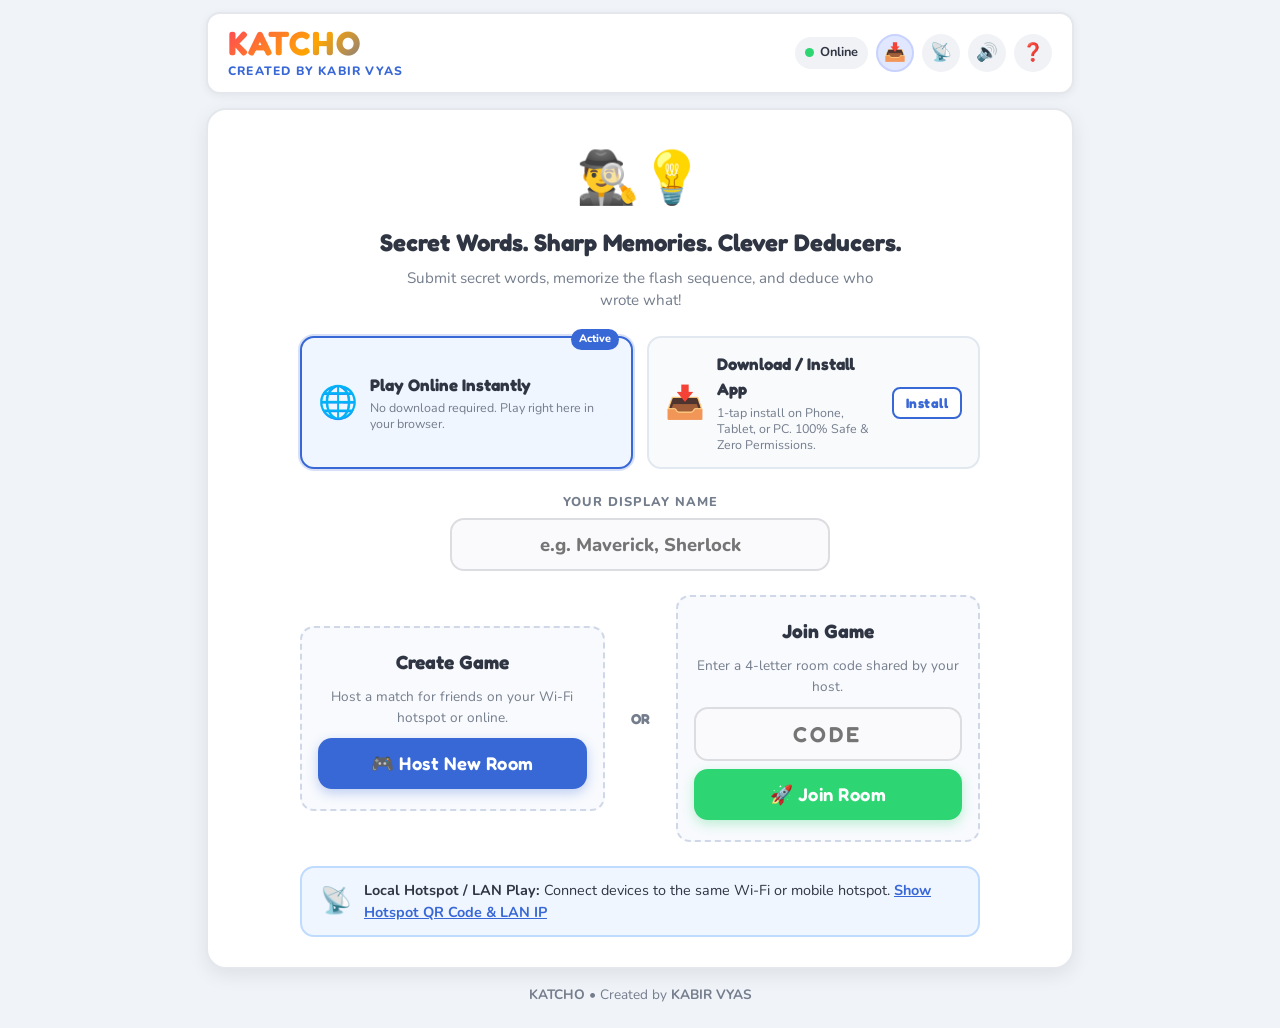
==== commit 84d1bbb4: "remove qr code way in lan" ====
--- a/static/index.html
+++ b/static/index.html
@@ -53,8 +53,8 @@
         </button>
 
         <!-- Action Icons -->
-        <button id="btnLanModal" class="btn-icon" title="LAN / Hotspot QR Code" aria-label="Hotspot QR">
-          📱
+        <button id="btnLanModal" class="btn-icon" title="Offline Hotspot Play" aria-label="Hotspot Play">
+          📡
         </button>
         <button id="btnSoundToggle" class="btn-icon" title="Toggle Sound" aria-label="Toggle Sound">
           🔊
@@ -395,11 +395,11 @@
 
 
         <!-- SECTION D: PRIVATE SCRATCHPAD -->
-        <div class="section-scratchpad">
+        <div class="section-scratchpad" id="scratchpadSection">
           <div class="scratchpad-header">
-            <label for="privateScratchpad" class="scratchpad-label">
+            <label for="privateScratchpad" class="scratchpad-label" id="scratchpadLabel">
               📝 Private Scratchpad 
-              <span class="scratchpad-tag">Strictly on your device &bull; Never shared</span>
+              <span class="scratchpad-tag" id="scratchpadTag">Strictly on your device &bull; Never shared</span>
             </label>
             <button id="btnClearScratchpad" class="btn-text-sm" title="Clear notes">Clear</button>
           </div>
@@ -561,39 +561,43 @@
   </div>
 
 
-  <!-- 3. LAN & HOTSPOT QR CODE MODAL -->
+  <!-- 3. LAN & HOTSPOT OFFLINE PLAY MODAL -->
   <div id="modalLanInfo" class="modal-overlay hidden">
     <div class="modal-card lan-modal-card">
       <div class="modal-header">
         <span class="modal-icon">📡</span>
-        <h3>Join on Local Hotspot / Wi-Fi</h3>
+        <h3>Offline Hotspot Play</h3>
         <button class="btn-close-modal" id="btnCloseLanModal">&times;</button>
       </div>
-      <div class="modal-body text-center">
-        <p class="lan-help-text">
-          Friends on the same Wi-Fi or Mobile Hotspot can scan this QR code to join immediately with <strong>zero mobile data</strong>!
+      <div class="modal-body">
+
+        <p class="lan-help-text" style="text-align:center; margin-bottom:16px;">
+          Play like <strong>Mini Militia</strong> — no internet needed!<br>
+          Everyone connects to the <strong>same Wi-Fi or Hotspot</strong> and opens this address.
         </p>
 
-        <div class="qr-container">
-          <img id="qrCodeImage" src="" alt="LAN QR Code" class="qr-image" />
-        </div>
-
-        <div class="lan-url-box">
-          <span class="lan-url-label">Direct Hotspot Link:</span>
-          <div class="lan-copy-row">
-            <input type="text" id="inputLanUrl" class="form-control lan-url-input" readonly />
-            <button id="btnCopyLanUrl" class="btn btn-primary">Copy</button>
-          </div>
-        </div>
-
+        <!-- URL Display Box -->
+        <div id="lanUrlDisplay" style="background:#0F1117; border-radius:10px; padding:14px 16px; margin-bottom:16px; display:flex; align-items:center; gap:10px;">
+          <span style="font-size:1.1rem;">🔗</span>
+          <span id="lanUrlText" style="font-family:'Courier New',monospace; font-size:0.95rem; font-weight:700; color:#2ECC71; flex:1; word-break:break-all;">Loading...</span>
+          <button id="btnCopyLanUrl" class="btn btn-sm btn-primary" style="flex-shrink:0;">Copy</button>
+        </div>
+
+        <p id="lanModeNote" style="font-size:0.8rem; color:#8E95A5; text-align:center; margin-bottom:18px;"></p>
+
+        <!-- Step-by-step guide -->
         <div class="hotspot-steps">
-          <h4>📱 Quick Setup Guide:</h4>
+          <h4>📱 How to Play Offline (Like Mini Militia):</h4>
           <ol>
-            <li>Turn on <strong>Mobile Hotspot</strong> on Host phone/laptop.</li>
-            <li>Have friends connect to your Hotspot / Wi-Fi.</li>
-            <li>Scan the QR code above or open the link in any browser.</li>
+            <li><strong>Host:</strong> Turn on <strong>Mobile Hotspot</strong> (or use a shared Wi-Fi). Mobile data can be <strong>OFF</strong>.</li>
+            <li><strong>Everyone:</strong> Connect phones/tablets to the host's hotspot network.</li>
+            <li><strong>Everyone:</strong> Open a browser → type the address above → start playing!</li>
           </ol>
-        </div>
+          <p style="margin-top:12px; font-size:0.78rem; color:#8E95A5;">
+            💡 <strong>Tip:</strong> Install KATCHO as an app (📥 button above) for 1-tap access next time — no typing needed after the first visit!
+          </p>
+        </div>
+
       </div>
     </div>
   </div>
--- a/static/css/style.css
+++ b/static/css/style.css
@@ -1199,6 +1199,31 @@
   background: #FFFFFF;
 }
 
+.scratchpad-textarea:disabled,
+.scratchpad-textarea.scratchpad-locked {
+  background: #F1F5F9;
+  color: #94A3B8;
+  cursor: not-allowed;
+  border-color: #CBD5E1;
+  font-style: italic;
+  opacity: 0.85;
+}
+
+.section-scratchpad.locked-section {
+  background: #FFFDF5;
+  border-color: #FCD34D;
+  border-style: solid;
+}
+
+.scratchpad-tag-locked {
+  background: #FEF3C7;
+  color: #92400E;
+  font-weight: 800;
+  padding: 2px 8px;
+  border-radius: var(--border-radius-pill);
+  border: 1px solid #FCD34D;
+}
+
 /* FOOTER */
 .game-footer {
   text-align: center;
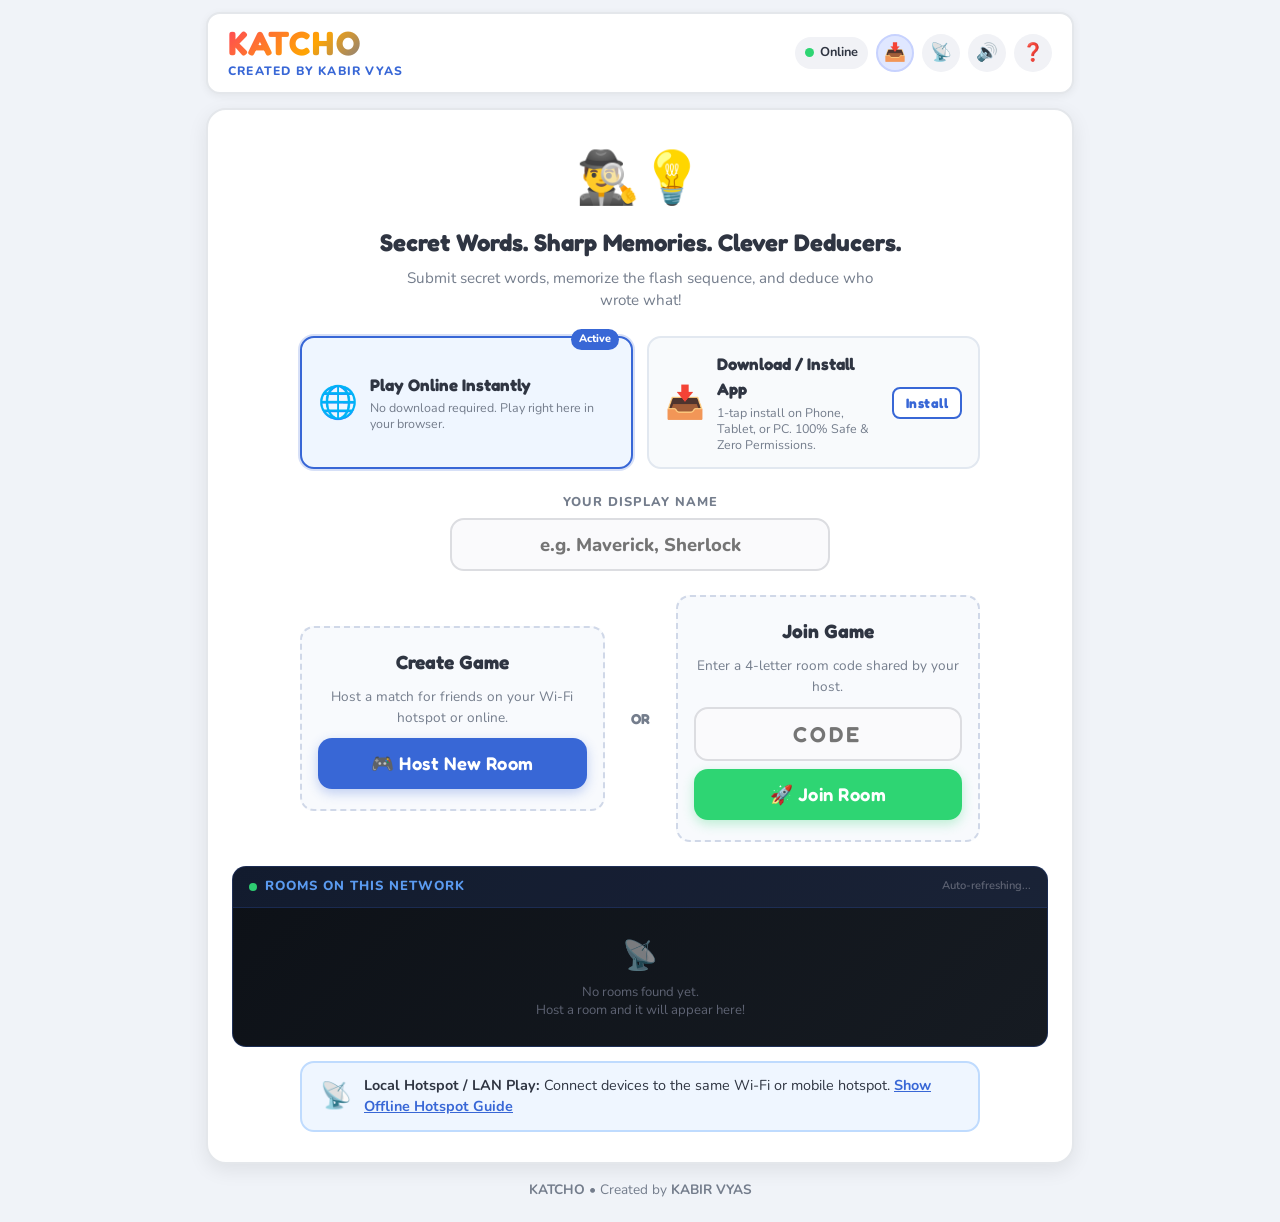
==== commit 9afb5b80: "adding a way to enter the lan room" ====
--- a/static/index.html
+++ b/static/index.html
@@ -154,12 +154,31 @@
 
           </div>
 
+          <!-- ===================================================== -->
+          <!-- LAN ROOM DISCOVERY (Mini Militia style)               -->
+          <!-- ===================================================== -->
+          <div class="lan-rooms-section" id="lanRoomsSection">
+            <div class="lan-rooms-header">
+              <span class="lan-rooms-title">
+                <span class="lan-pulse-dot"></span>
+                Rooms on this Network
+              </span>
+              <span class="lan-rooms-hint">Auto-refreshing...</span>
+            </div>
+            <div id="lanRoomsList" class="lan-rooms-list">
+              <div class="lan-rooms-empty" id="lanRoomsEmpty">
+                <span>📡</span>
+                <p>No rooms found yet.<br>Host a room and it will appear here!</p>
+              </div>
+            </div>
+          </div>
+
           <!-- Local Hotspot Info Banner -->
           <div class="lan-banner" id="lanBannerPreview">
             <div class="lan-banner-icon">📡</div>
             <div class="lan-banner-text">
               <strong>Local Hotspot / LAN Play:</strong> Connect devices to the same Wi-Fi or mobile hotspot. 
-              <a href="#" id="linkOpenLanFromEntry">Show Hotspot QR Code & LAN IP</a>
+              <a href="#" id="linkOpenLanFromEntry">Show Offline Hotspot Guide</a>
             </div>
           </div>
         </div>
@@ -427,6 +446,30 @@
   <!-- MODALS                                                   -->
   <!-- ======================================================== -->
 
+  <!-- LAN ROOM JOIN CONFIRMATION MODAL (Mini Militia style) -->
+  <div id="modalLanJoin" class="modal-overlay hidden">
+    <div class="modal-card" style="max-width:360px; text-align:center;">
+      <div class="modal-header" style="justify-content:center; border-bottom:none; padding-bottom:0;">
+        <span class="modal-icon" style="font-size:2.5rem;">📡</span>
+      </div>
+      <div class="modal-body" style="padding-top:8px;">
+        <div style="font-size:0.72rem; font-weight:800; letter-spacing:1.5px; text-transform:uppercase; color:#5B9BF0; margin-bottom:8px;">Room Found on Network</div>
+        <h3 id="lanJoinHostName" style="font-family:'Fredoka',sans-serif; font-size:1.6rem; font-weight:700; color:#fff; margin-bottom:4px;">KABIR</h3>
+        <p style="color:#8E95A5; font-size:0.85rem; margin-bottom:4px;">has an open room</p>
+        <div id="lanJoinPlayerCount" style="font-size:0.8rem; font-weight:700; color:#2ECC71; margin-bottom:20px;">2 / 8 players</div>
+        <p style="color:#ccc; font-size:0.9rem; margin-bottom:20px;">Do you want to join <strong id="lanJoinHostName2">KABIR</strong>'s room?</p>
+        <div style="display:flex; gap:10px; justify-content:center;">
+          <button id="btnLanJoinConfirm" class="btn btn-success btn-lg" style="flex:1;">
+            ✅ Join Room
+          </button>
+          <button id="btnLanJoinCancel" class="btn btn-secondary btn-lg" style="flex:1;">
+            ✖ Cancel
+          </button>
+        </div>
+      </div>
+    </div>
+  </div>
+
   <!-- DOWNLOAD / INSTALL APP MODAL -->
   <div id="modalInstallApp" class="modal-overlay hidden">
     <div class="modal-card install-modal-card">
--- a/static/css/style.css
+++ b/static/css/style.css
@@ -1665,3 +1665,175 @@
   .btn-action-main, .btn-action-aux { width: 100%; }
   .reveal-table th, .reveal-table td { padding: 8px 10px; font-size: 0.82rem; }
 }
+
+/* ===================================================================
+   LAN ROOM DISCOVERY — Mini Militia Style
+   =================================================================== */
+.lan-rooms-section {
+  margin: 18px 0 14px;
+  border: 1.5px solid rgba(56, 103, 214, 0.3);
+  border-radius: var(--border-radius-md);
+  background: linear-gradient(135deg, #0d1117 0%, #161b22 100%);
+  overflow: hidden;
+}
+
+.lan-rooms-header {
+  display: flex;
+  align-items: center;
+  justify-content: space-between;
+  padding: 10px 16px;
+  background: rgba(56, 103, 214, 0.12);
+  border-bottom: 1px solid rgba(56, 103, 214, 0.2);
+}
+
+.lan-rooms-title {
+  display: flex;
+  align-items: center;
+  gap: 8px;
+  font-size: 0.82rem;
+  font-weight: 800;
+  color: #5B9BF0;
+  text-transform: uppercase;
+  letter-spacing: 1px;
+}
+
+.lan-pulse-dot {
+  width: 8px;
+  height: 8px;
+  border-radius: 50%;
+  background: #2ECC71;
+  animation: lanPulse 1.5s ease-in-out infinite;
+  flex-shrink: 0;
+}
+
+@keyframes lanPulse {
+  0%, 100% { opacity: 1; transform: scale(1); }
+  50% { opacity: 0.4; transform: scale(0.7); }
+}
+
+.lan-rooms-hint {
+  font-size: 0.7rem;
+  color: #5E6373;
+  font-weight: 600;
+}
+
+.lan-rooms-list {
+  padding: 10px;
+  min-height: 80px;
+  display: flex;
+  flex-direction: column;
+  gap: 8px;
+}
+
+.lan-rooms-empty {
+  display: flex;
+  flex-direction: column;
+  align-items: center;
+  justify-content: center;
+  gap: 6px;
+  padding: 16px;
+  color: #5E6373;
+  font-size: 0.82rem;
+  text-align: center;
+  min-height: 80px;
+}
+
+.lan-rooms-empty span {
+  font-size: 1.8rem;
+  opacity: 0.5;
+}
+
+.lan-rooms-empty p {
+  line-height: 1.4;
+}
+
+/* Individual Room Card */
+.lan-room-card {
+  display: flex;
+  align-items: center;
+  gap: 12px;
+  padding: 12px 14px;
+  border-radius: 10px;
+  background: rgba(255,255,255,0.04);
+  border: 1px solid rgba(255,255,255,0.08);
+  cursor: pointer;
+  transition: all 0.2s ease;
+  animation: roomSlideIn 0.3s ease-out;
+}
+
+@keyframes roomSlideIn {
+  from { opacity: 0; transform: translateY(-6px); }
+  to { opacity: 1; transform: translateY(0); }
+}
+
+.lan-room-card:hover {
+  background: rgba(56, 103, 214, 0.15);
+  border-color: rgba(56, 103, 214, 0.5);
+  transform: translateY(-1px);
+}
+
+.lan-room-avatar {
+  width: 40px;
+  height: 40px;
+  border-radius: 10px;
+  background: linear-gradient(135deg, #3867D6, #5B9BF0);
+  display: flex;
+  align-items: center;
+  justify-content: center;
+  font-size: 1.2rem;
+  flex-shrink: 0;
+  font-weight: 800;
+  color: #fff;
+}
+
+.lan-room-info {
+  flex: 1;
+  min-width: 0;
+}
+
+.lan-room-host {
+  font-weight: 800;
+  font-size: 0.95rem;
+  color: #fff;
+  white-space: nowrap;
+  overflow: hidden;
+  text-overflow: ellipsis;
+}
+
+.lan-room-meta {
+  font-size: 0.75rem;
+  color: #8E95A5;
+  margin-top: 2px;
+}
+
+.lan-room-players {
+  display: flex;
+  align-items: center;
+  gap: 6px;
+}
+
+.lan-room-count {
+  font-size: 0.78rem;
+  font-weight: 700;
+  color: #2ECC71;
+  white-space: nowrap;
+}
+
+.lan-room-join-btn {
+  padding: 7px 16px;
+  border-radius: 8px;
+  background: linear-gradient(135deg, #2ED573, #20BF6B);
+  color: #fff;
+  font-weight: 800;
+  font-size: 0.8rem;
+  border: none;
+  cursor: pointer;
+  transition: all 0.2s;
+  flex-shrink: 0;
+}
+
+.lan-room-join-btn:hover {
+  transform: scale(1.05);
+  box-shadow: 0 4px 12px rgba(46, 213, 115, 0.4);
+}
+
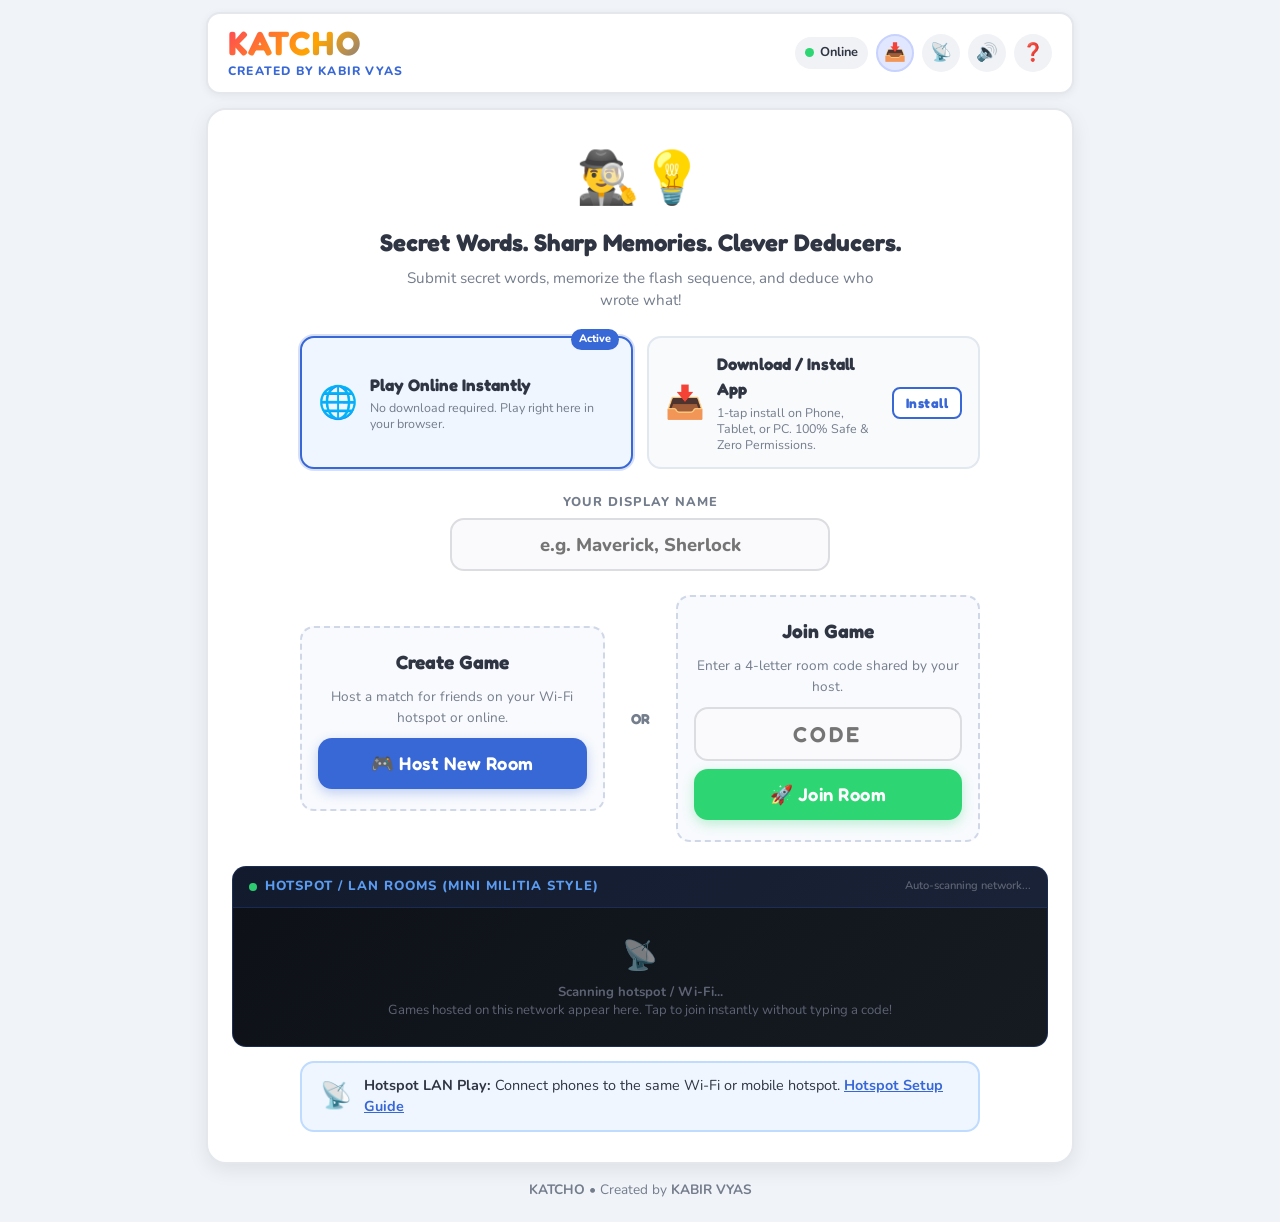
==== commit d8235163: "create a portal to scan live room or host lan room." ====
--- a/static/index.html
+++ b/static/index.html
@@ -155,30 +155,30 @@
           </div>
 
           <!-- ===================================================== -->
-          <!-- LAN ROOM DISCOVERY (Mini Militia style)               -->
+          <!-- LAN / HOTSPOT WI-FI PORTAL (Mini Militia style)       -->
           <!-- ===================================================== -->
           <div class="lan-rooms-section" id="lanRoomsSection">
             <div class="lan-rooms-header">
               <span class="lan-rooms-title">
                 <span class="lan-pulse-dot"></span>
-                Rooms on this Network
+                Hotspot / LAN Rooms (Mini Militia Style)
               </span>
-              <span class="lan-rooms-hint">Auto-refreshing...</span>
+              <span class="lan-rooms-hint">Auto-scanning network...</span>
             </div>
             <div id="lanRoomsList" class="lan-rooms-list">
               <div class="lan-rooms-empty" id="lanRoomsEmpty">
                 <span>📡</span>
-                <p>No rooms found yet.<br>Host a room and it will appear here!</p>
-              </div>
-            </div>
-          </div>
-
-          <!-- Local Hotspot Info Banner -->
+                <p><strong>Scanning hotspot / Wi-Fi...</strong><br>Games hosted on this network appear here. Tap to join instantly without typing a code!</p>
+              </div>
+            </div>
+          </div>
+
+          <!-- Hotspot Connection Banner -->
           <div class="lan-banner" id="lanBannerPreview">
             <div class="lan-banner-icon">📡</div>
             <div class="lan-banner-text">
-              <strong>Local Hotspot / LAN Play:</strong> Connect devices to the same Wi-Fi or mobile hotspot. 
-              <a href="#" id="linkOpenLanFromEntry">Show Offline Hotspot Guide</a>
+              <strong>Hotspot LAN Play:</strong> Connect phones to the same Wi-Fi or mobile hotspot. 
+              <a href="#" id="linkOpenLanFromEntry">Hotspot Setup Guide</a>
             </div>
           </div>
         </div>
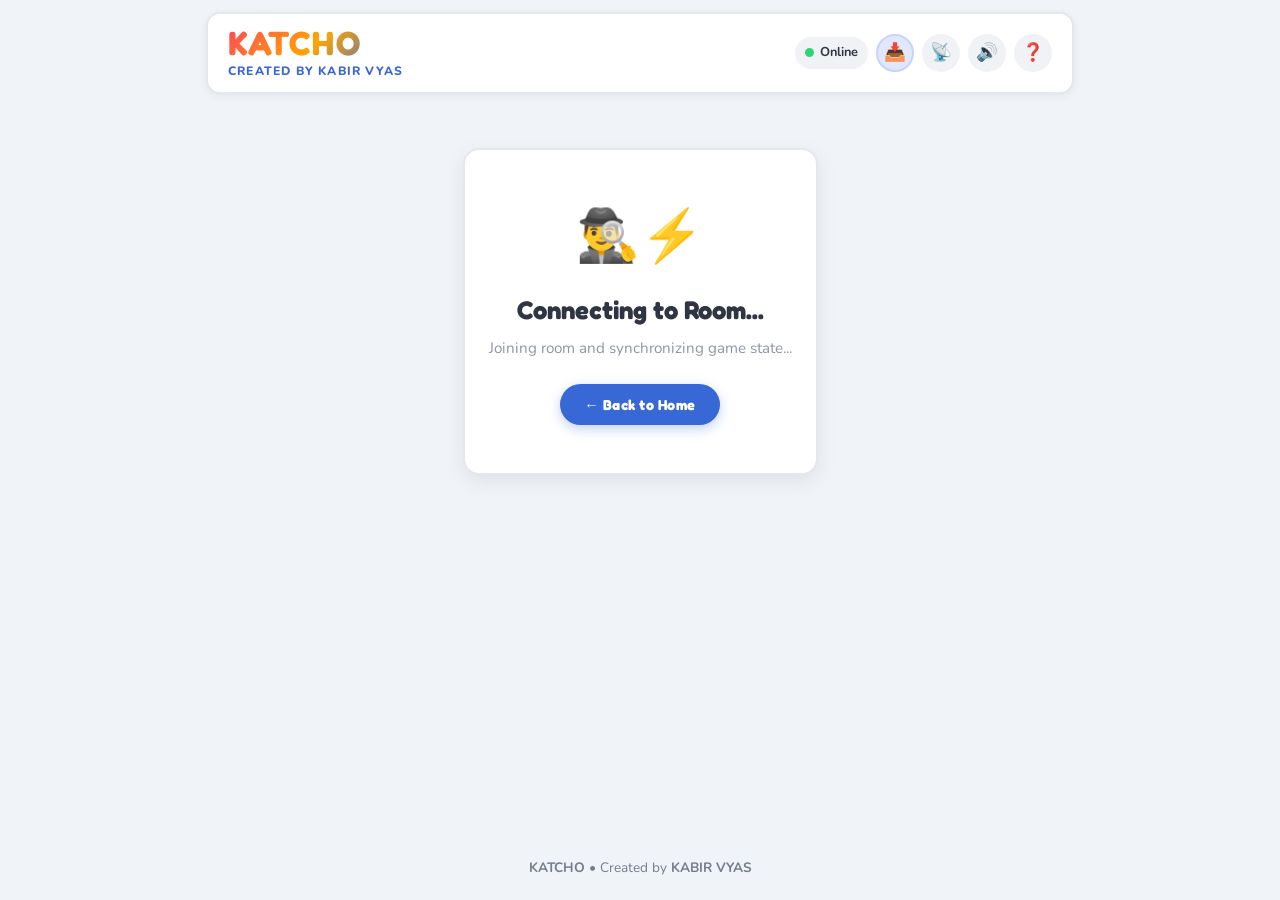
==== commit 6d0f797f: "work on home page ui" ====
--- a/static/index.html
+++ b/static/index.html
@@ -78,108 +78,16 @@
       <!-- VIEW 1: JOIN / HOST LOBBY ENTRY SCREEN                  -->
       <!-- ======================================================== -->
       <section id="viewEntry" class="view-panel active">
-        <div class="card entry-card">
-          
-          <div class="entry-hero">
-            <div class="game-mascot">🕵️‍♂️💡</div>
-            <h2 class="entry-title">Secret Words. Sharp Memories. Clever Deducers.</h2>
-            <p class="entry-tagline">Submit secret words, memorize the flash sequence, and deduce who wrote what!</p>
-          </div>
-
-          <!-- DUAL OPTION HERO BANNER: PLAY ONLINE vs DOWNLOAD APP -->
-          <div class="play-choice-box">
-            <div class="choice-card choice-online active" id="cardChoicePlayOnline">
-              <div class="choice-icon">🌐</div>
-              <div class="choice-content">
-                <h4>Play Online Instantly</h4>
-                <p>No download required. Play right here in your browser.</p>
-              </div>
-              <span class="choice-tag">Active</span>
-            </div>
-
-            <div class="choice-card choice-download" id="cardChoiceDownloadApp">
-              <div class="choice-icon">📥</div>
-              <div class="choice-content">
-                <h4>Download / Install App</h4>
-                <p>1-tap install on Phone, Tablet, or PC. 100% Safe & Zero Permissions.</p>
-              </div>
-              <button class="btn btn-sm btn-outline-primary" id="btnQuickInstall">Install</button>
-            </div>
-          </div>
-
-          <!-- Name Input -->
-          <div class="form-group">
-            <label for="inputPlayerName" class="form-label">YOUR DISPLAY NAME</label>
-            <input 
-              type="text" 
-              id="inputPlayerName" 
-              class="form-control text-center bold-input" 
-              placeholder="e.g. Maverick, Sherlock" 
-              maxlength="18" 
-              autocomplete="nickname"
-            />
-          </div>
-
-          <!-- Entry Action Tabs -->
-          <div class="entry-actions-grid">
-            
-            <!-- Host Game Box -->
-            <div class="action-box">
-              <h3>Create Game</h3>
-              <p>Host a match for friends on your Wi-Fi hotspot or online.</p>
-              <button id="btnCreateRoom" class="btn btn-primary btn-block btn-lg pulse-glow">
-                🎮 Host New Room
-              </button>
-            </div>
-
-            <div class="divider-or"><span>OR</span></div>
-
-            <!-- Join Game Box -->
-            <div class="action-box">
-              <h3>Join Game</h3>
-              <p>Enter a 4-letter room code shared by your host.</p>
-              <div class="join-input-wrap">
-                <input 
-                  type="text" 
-                  id="inputRoomCode" 
-                  class="form-control text-center code-input" 
-                  placeholder="CODE" 
-                  maxlength="5"
-                />
-                <button id="btnJoinRoom" class="btn btn-success btn-block btn-lg">
-                  🚀 Join Room
-                </button>
-              </div>
-            </div>
-
-          </div>
-
-          <!-- ===================================================== -->
-          <!-- LAN / HOTSPOT WI-FI PORTAL (Mini Militia style)       -->
-          <!-- ===================================================== -->
-          <div class="lan-rooms-section" id="lanRoomsSection">
-            <div class="lan-rooms-header">
-              <span class="lan-rooms-title">
-                <span class="lan-pulse-dot"></span>
-                Hotspot / LAN Rooms (Mini Militia Style)
-              </span>
-              <span class="lan-rooms-hint">Auto-scanning network...</span>
-            </div>
-            <div id="lanRoomsList" class="lan-rooms-list">
-              <div class="lan-rooms-empty" id="lanRoomsEmpty">
-                <span>📡</span>
-                <p><strong>Scanning hotspot / Wi-Fi...</strong><br>Games hosted on this network appear here. Tap to join instantly without typing a code!</p>
-              </div>
-            </div>
-          </div>
-
-          <!-- Hotspot Connection Banner -->
-          <div class="lan-banner" id="lanBannerPreview">
-            <div class="lan-banner-icon">📡</div>
-            <div class="lan-banner-text">
-              <strong>Hotspot LAN Play:</strong> Connect phones to the same Wi-Fi or mobile hotspot. 
-              <a href="#" id="linkOpenLanFromEntry">Hotspot Setup Guide</a>
-            </div>
+        <div class="card entry-card" style="text-align:center; padding: 48px 24px; max-width: 440px; margin: 40px auto; border-radius: 16px;">
+          <div style="font-size: 3.2rem; margin-bottom: 16px;">🕵️‍♂️⚡</div>
+          <h2 style="font-family: 'Fredoka', sans-serif; font-size: 1.6rem; margin-bottom: 8px;">Connecting to Room...</h2>
+          <p style="color: #8E95A5; font-size: 0.95rem; margin-bottom: 24px;" id="connectingStatusMsg">
+            Joining room and synchronizing game state...
+          </p>
+          <div>
+            <a href="/" class="btn btn-primary" style="display: inline-flex; align-items: center; gap: 8px; padding: 10px 24px; font-size: 0.9rem; border-radius: 100px; text-decoration: none; font-weight: 700;">
+              ← Back to Home
+            </a>
           </div>
         </div>
       </section>
